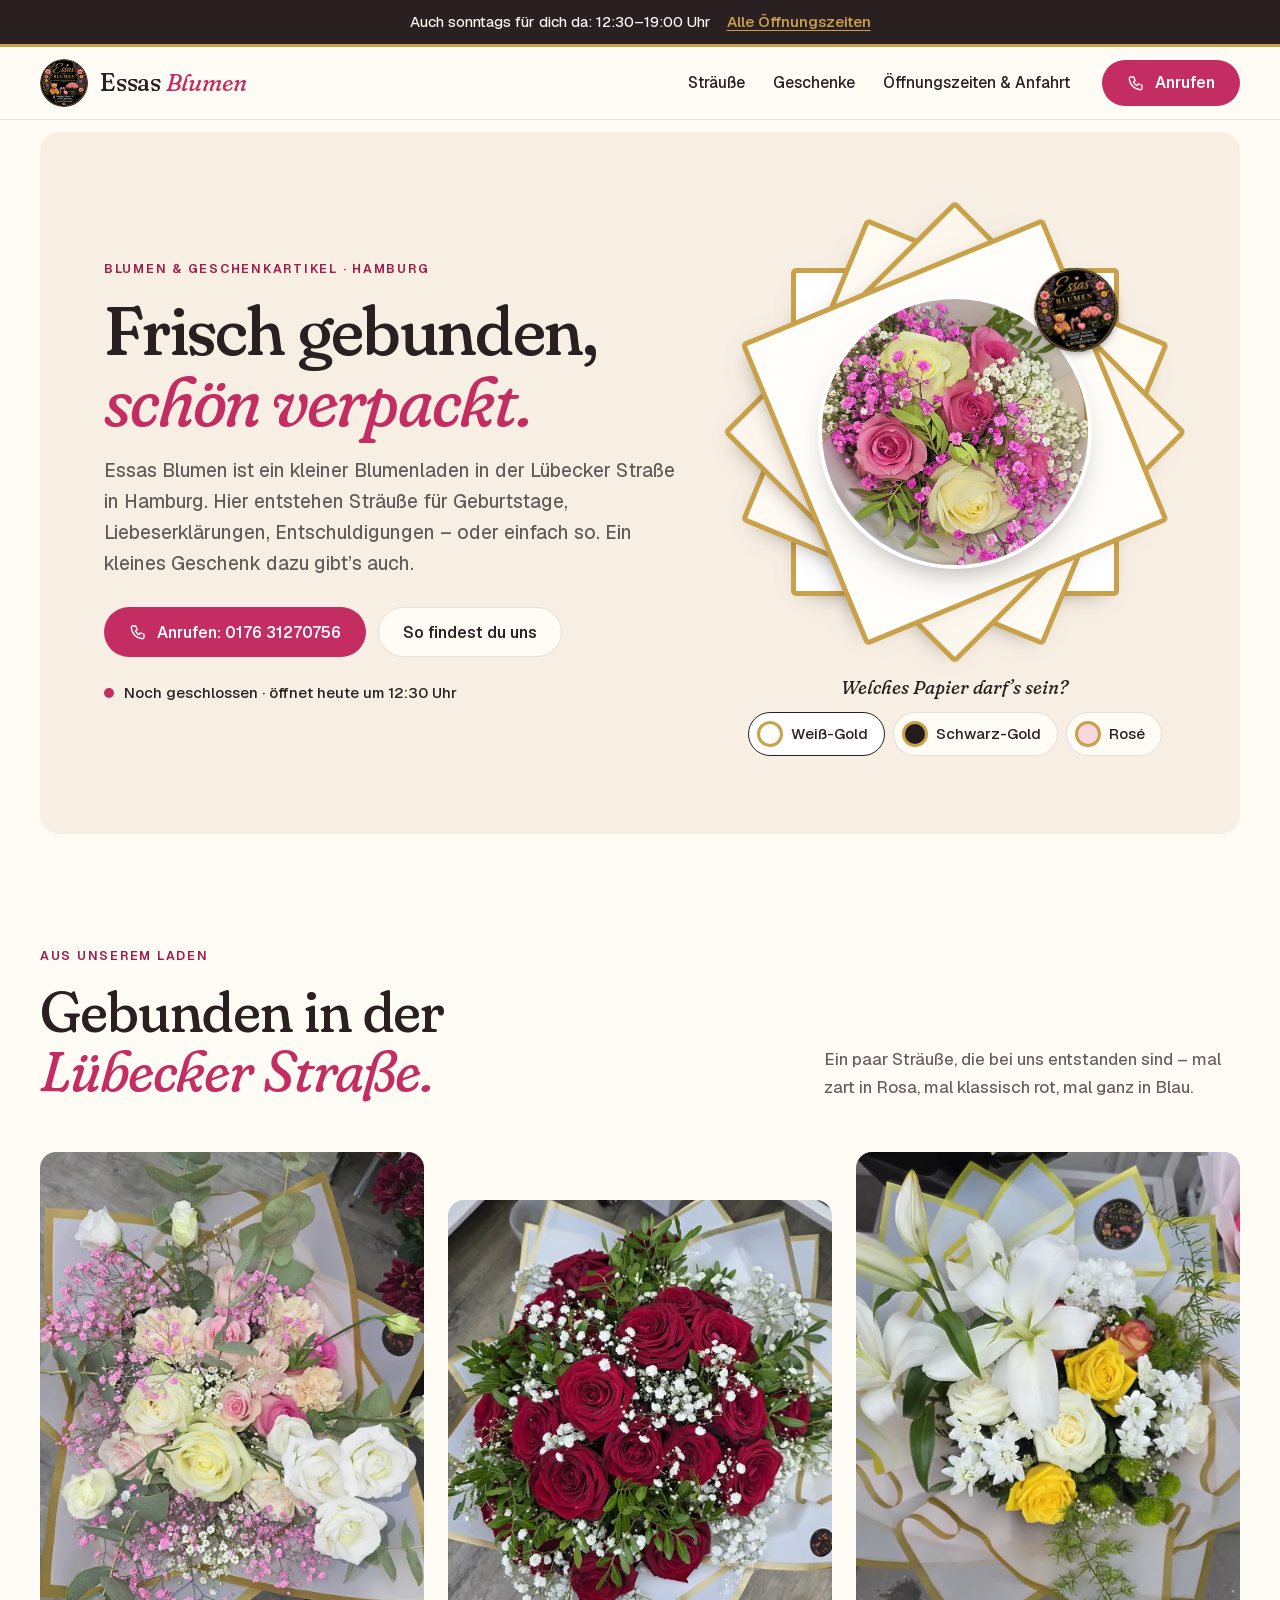
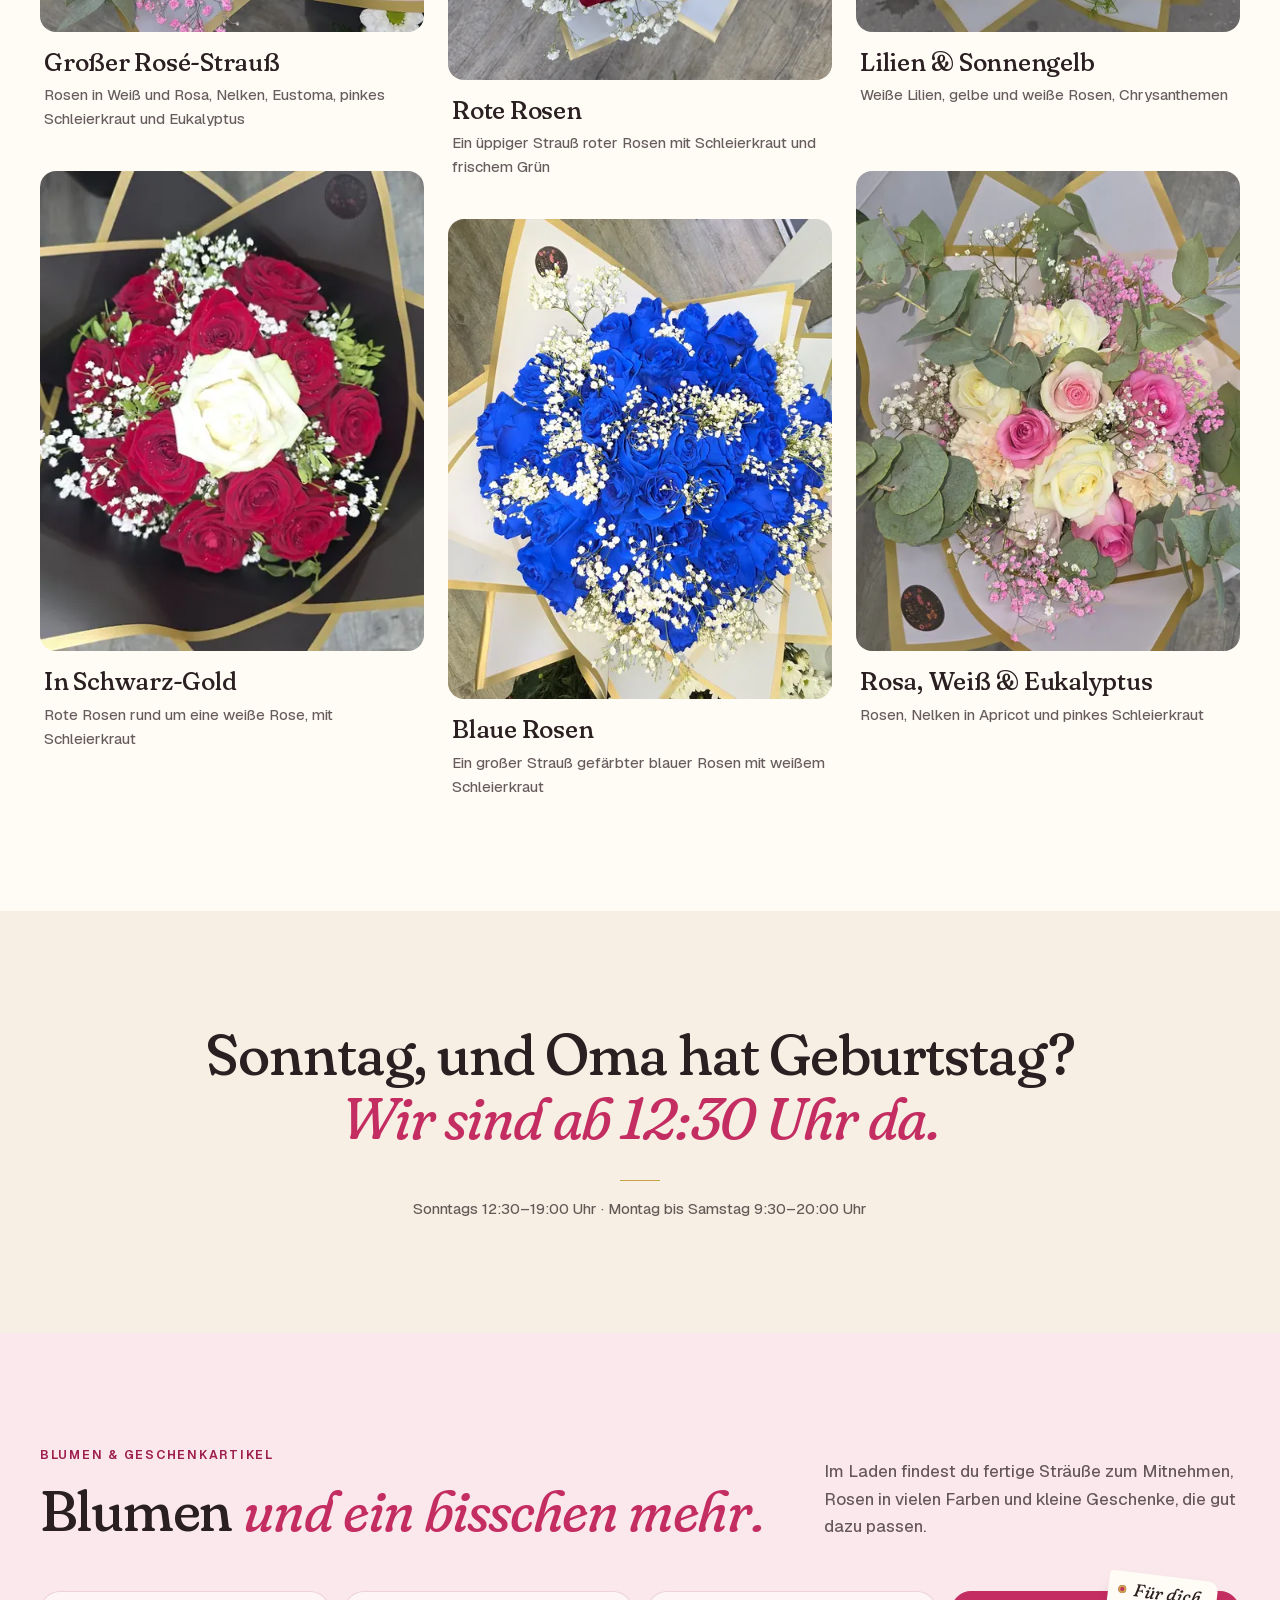
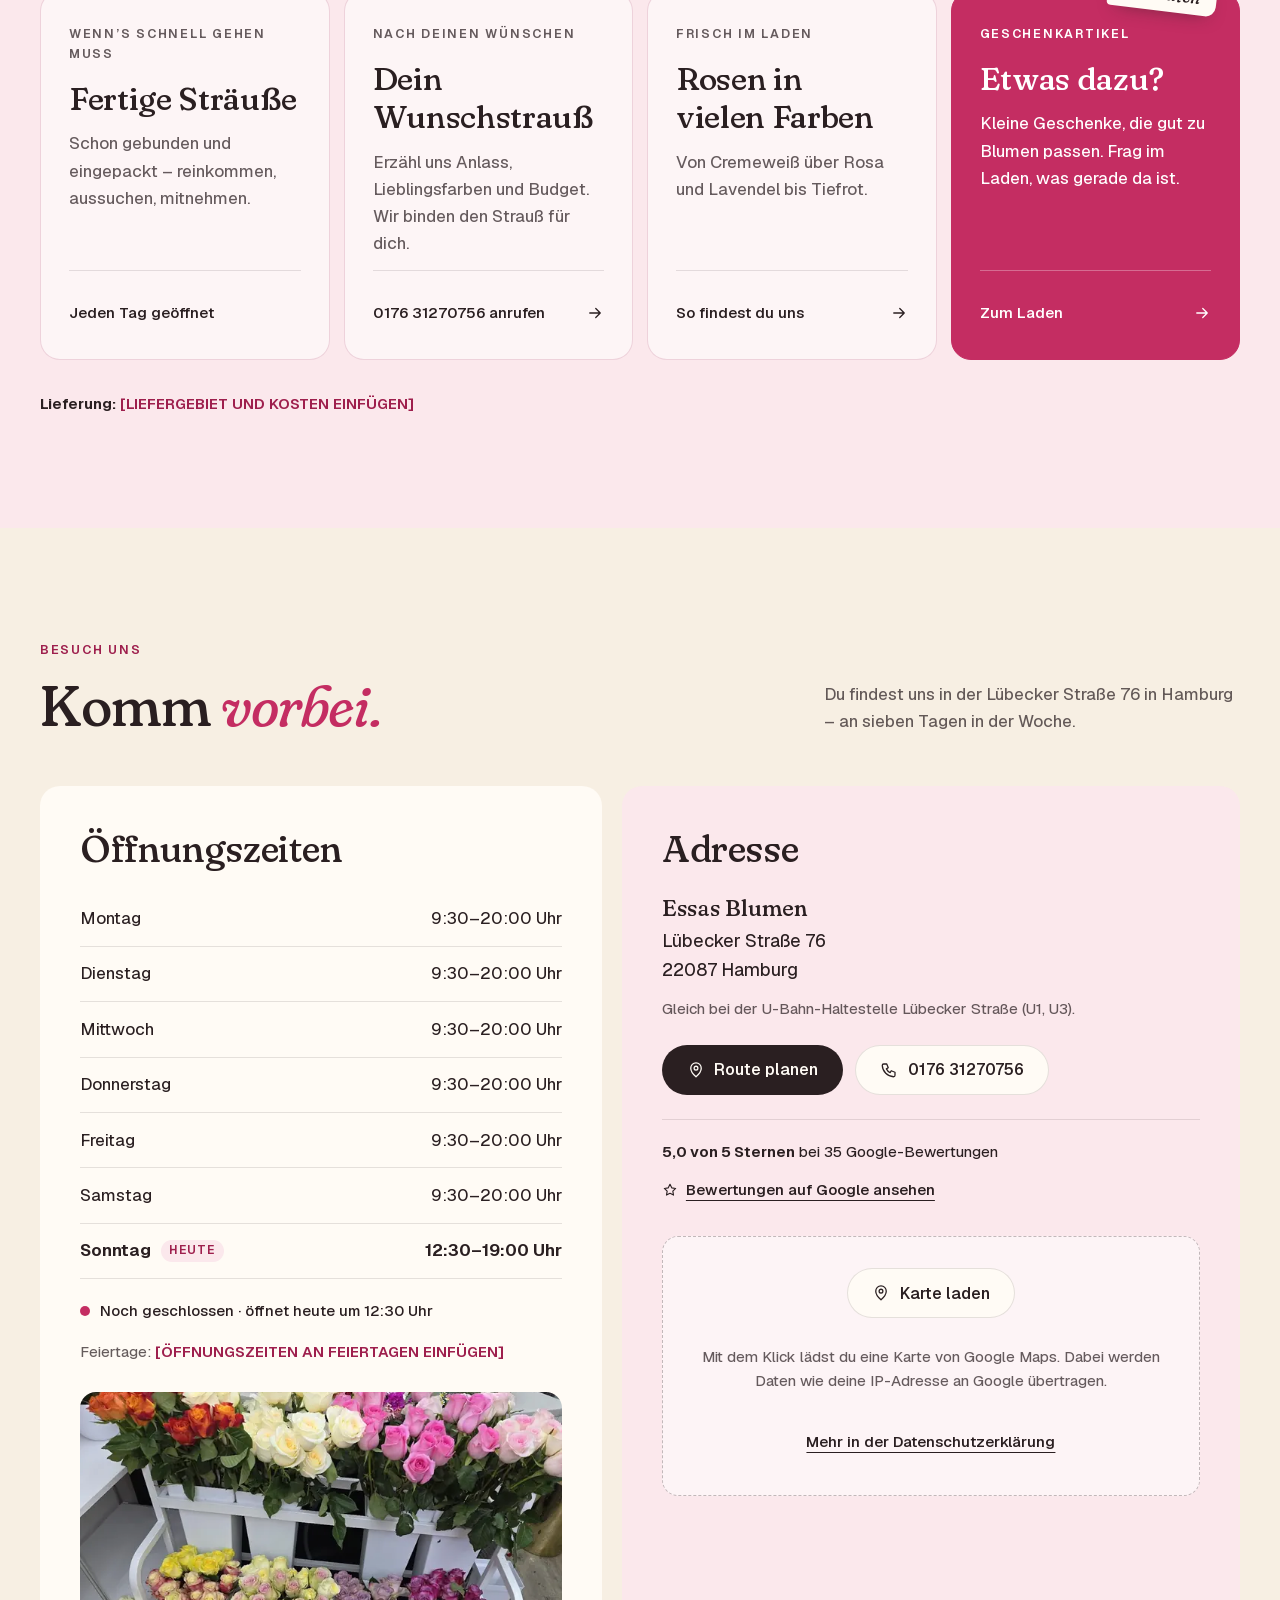
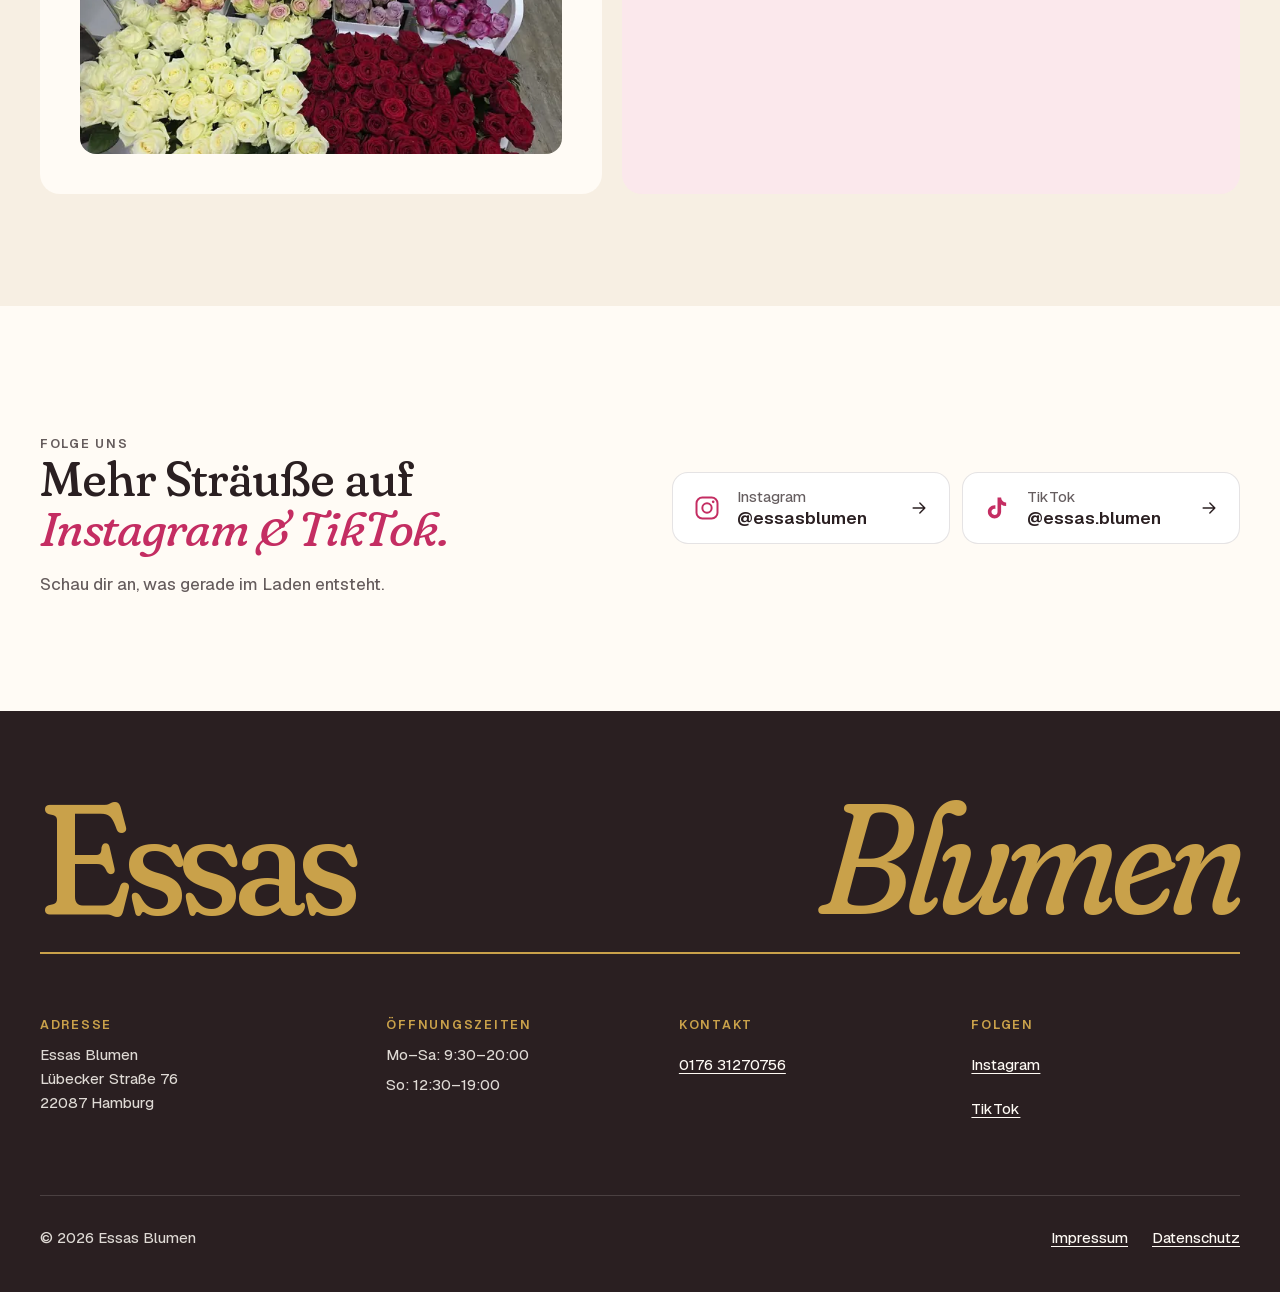
==== index.html @ 619255e2 "Add files via upload" ====
<!doctype html>
<html lang="de">
<head>
  <meta charset="utf-8">
  <meta name="viewport" content="width=device-width, initial-scale=1">
  <title>Essas Blumen – Blumenladen &amp; Geschenkartikel in Hamburg</title>
  <meta name="description" content="Essas Blumen in Hamburg: frisch gebundene Sträuße, Rosen in vielen Farben und Geschenkartikel in der Lübecker Straße 76. Mo–Sa 9:30–20, So 12:30–19 Uhr.">
  <meta name="theme-color" content="#2a1f21">

  <meta property="og:type" content="website">
  <meta property="og:locale" content="de_DE">
  <meta property="og:site_name" content="Essas Blumen">
  <meta property="og:title" content="Essas Blumen – Blumenladen &amp; Geschenkartikel in Hamburg">
  <meta property="og:description" content="Frisch gebundene Sträuße, Rosen in vielen Farben und kleine Geschenke – in der Lübecker Straße 76 in Hamburg, auch sonntags geöffnet.">

  <link rel="icon" href="favicon-48.png" sizes="48x48" type="image/png">
  <link rel="apple-touch-icon" href="apple-touch-icon.png">

  <link rel="stylesheet" href="assets/css/style.css">
  <link rel="preload" href="assets/fonts/fraunces.woff2" as="font" type="font/woff2" crossorigin>
  <link rel="preload" href="assets/fonts/geist.woff2" as="font" type="font/woff2" crossorigin>
  <link rel="preload" as="image" media="(min-width: 960px)" href="assets/img/strauss-rosa-weiss-920.webp" imagesrcset="assets/img/strauss-rosa-weiss-480.webp 480w, assets/img/strauss-rosa-weiss-640.webp 640w, assets/img/strauss-rosa-weiss-920.webp 920w" imagesizes="(min-width: 960px) 312px, (min-width: 600px) 264px, 50vw" fetchpriority="high">
  <script>document.documentElement.classList.add("js");</script>

  <script type="application/ld+json">
  {
    "@context": "https://schema.org",
    "@type": "Florist",
    "name": "Essas Blumen",
    "description": "Blumenladen mit Sträußen, Rosen und Geschenkartikeln in Hamburg.",
    "telephone": "+49 176 31270756",
    "address": {
      "@type": "PostalAddress",
      "streetAddress": "Lübecker Straße 76",
      "postalCode": "22087",
      "addressLocality": "Hamburg",
      "addressCountry": "DE"
    },
    "openingHoursSpecification": [
      {
        "@type": "OpeningHoursSpecification",
        "dayOfWeek": ["Monday", "Tuesday", "Wednesday", "Thursday", "Friday", "Saturday"],
        "opens": "09:30",
        "closes": "20:00"
      },
      {
        "@type": "OpeningHoursSpecification",
        "dayOfWeek": "Sunday",
        "opens": "12:30",
        "closes": "19:00"
      }
    ],
    "sameAs": [
      "https://www.instagram.com/essasblumen/",
      "https://www.tiktok.com/@essas.blumen"
    ]
  }
  </script>
</head>
<body>
  <svg class="sprite" aria-hidden="true" focusable="false">
    <symbol id="i-tel" viewBox="0 0 24 24"><path fill="none" stroke="currentColor" stroke-width="1.7" stroke-linecap="round" stroke-linejoin="round" d="M5 4h4l2 5-2.5 1.5a11 11 0 0 0 5 5L15 13l5 2v4a2 2 0 0 1-2 2A16 16 0 0 1 3 6a2 2 0 0 1 2-2"/></symbol>
    <symbol id="i-pfeil" viewBox="0 0 24 24"><path fill="none" stroke="currentColor" stroke-width="1.7" stroke-linecap="round" stroke-linejoin="round" d="M5 12h14M13 6l6 6-6 6"/></symbol>
    <symbol id="i-pin" viewBox="0 0 24 24"><g fill="none" stroke="currentColor" stroke-width="1.7" stroke-linecap="round" stroke-linejoin="round"><path d="M12 21s-7-6.2-7-11.5a7 7 0 0 1 14 0C19 14.8 12 21 12 21z"/><circle cx="12" cy="9.5" r="2.5"/></g></symbol>
    <symbol id="i-stern" viewBox="0 0 24 24"><path fill="none" stroke="currentColor" stroke-width="1.7" stroke-linejoin="round" d="M12 3.5l2.6 5.3 5.9.9-4.25 4.1 1 5.8L12 16.9l-5.25 2.7 1-5.8L3.5 9.7l5.9-.9z"/></symbol>
    <symbol id="i-instagram" viewBox="0 0 24 24"><g fill="none" stroke="currentColor" stroke-width="1.7"><rect x="3" y="3" width="18" height="18" rx="5"/><circle cx="12" cy="12" r="4"/></g><circle cx="17.3" cy="6.7" r="1.15" fill="currentColor"/></symbol>
    <symbol id="i-tiktok" viewBox="0 0 24 24"><path fill="currentColor" d="M16.6 5.82A4.28 4.28 0 0 1 15.54 3h-3.09v12.4a2.59 2.59 0 0 1-2.59 2.5c-1.42 0-2.6-1.16-2.6-2.6 0-1.72 1.66-3.01 3.37-2.48V9.66c-3.45-.46-6.47 2.22-6.47 5.64 0 3.33 2.76 5.7 5.69 5.7 3.14 0 5.69-2.55 5.69-5.7V9.01a7.35 7.35 0 0 0 4.3 1.38V7.3s-1.88.09-3.24-1.48z"/></symbol>
  </svg>

  <a class="skip" href="#inhalt">Zum Inhalt springen</a>

  <div class="topbar">
    <div class="wrap">
      <p>Auch sonntags für dich da: 12:30–19:00 Uhr</p>
      <a href="#besuch">Alle Öffnungszeiten</a>
    </div>
  </div>

  <header class="header">
    <div class="header__inner wrap">
      <a class="brand" href="index.html" aria-label="Essas Blumen – zur Startseite">
        <img src="assets/img/logo-96.webp" srcset="assets/img/logo-96.webp 96w, assets/img/logo-192.webp 192w" sizes="48px" width="48" height="48" alt="Rundes Logo von Essas Blumen in Schwarz und Gold" loading="lazy">
        <span class="brand__name">Essas <em>Blumen</em></span>
      </a>

      <nav class="nav" id="nav" aria-label="Hauptnavigation">
        <ul>
          <li><a href="#straeusse">Sträuße</a></li>
          <li><a href="#geschenke">Geschenke</a></li>
          <li><a href="#besuch">Öffnungszeiten &amp; Anfahrt</a></li>
        </ul>
        <a class="btn btn--primary nav__call" href="tel:+4917631270756"><svg aria-hidden="true"><use href="#i-tel"/></svg>Anrufen</a>
      </nav>

      <div class="header__aktionen">
        <a class="header__tel" href="tel:+4917631270756" aria-label="Essas Blumen anrufen: 0176 31270756"><svg aria-hidden="true"><use href="#i-tel"/></svg></a>
        <button class="burger" type="button" aria-expanded="false" aria-controls="nav" aria-label="Menü öffnen">
          <span class="burger__icon" aria-hidden="true"></span><span class="burger__text" aria-hidden="true">Menü</span>
        </button>
      </div>
    </div>
  </header>

  <main id="inhalt">
    <!-- Hero -->
    <section class="hero" aria-labelledby="titel">
      <div class="wrap">
        <div class="hero__panel">
          <div class="hero__text">
            <p class="eyebrow">Blumen &amp; Geschenkartikel · Hamburg</p>
            <h1 id="titel">Frisch gebunden, <em>schön verpackt.</em></h1>
            <p class="hero__lead">Essas Blumen ist ein kleiner Blumenladen in der Lübecker Straße in Hamburg. Hier entstehen Sträuße für Geburtstage, Liebeserklärungen, Entschuldigungen – oder einfach so. Ein kleines Geschenk dazu gibt’s auch.</p>
            <div class="hero__actions">
              <a class="btn btn--primary" href="tel:+4917631270756"><svg aria-hidden="true"><use href="#i-tel"/></svg>Anrufen: 0176 31270756</a>
              <a class="btn btn--ghost" href="#besuch">So findest du uns</a>
            </div>
            <p class="status" data-status>Mo–Sa 9:30–20:00 · So 12:30–19:00 Uhr</p>
          </div>

          <div class="hero__strauss">
            <div class="bloom" data-papier="weiss">
              <span class="bloom__blatt" aria-hidden="true"></span>
              <span class="bloom__blatt" aria-hidden="true"></span>
              <span class="bloom__blatt" aria-hidden="true"></span>
              <span class="bloom__blatt" aria-hidden="true"></span>
              <img class="bloom__foto" src="assets/img/strauss-rosa-weiss-920.webp" srcset="assets/img/strauss-rosa-weiss-480.webp 480w, assets/img/strauss-rosa-weiss-640.webp 640w, assets/img/strauss-rosa-weiss-920.webp 920w" sizes="(min-width: 960px) 312px, (min-width: 600px) 264px, 50vw" width="920" height="920" alt="Strauß aus rosa und weißen Rosen mit pinkem und weißem Schleierkraut, von oben fotografiert" fetchpriority="high">
              <img class="bloom__sticker" src="assets/img/logo-192.webp" srcset="assets/img/logo-96.webp 96w, assets/img/logo-192.webp 192w" sizes="(min-width: 960px) 100px, 64px" width="192" height="192" alt="Rundes Essas-Blumen-Etikett, wie es auf den Sträußen klebt" loading="lazy">
            </div>

            <div class="papierwahl">
              <p class="papierwahl__frage" id="papier-frage">Welches Papier darf’s sein?</p>
              <div class="papierwahl__knoepfe" role="group" aria-labelledby="papier-frage">
                <button type="button" data-papier-wahl="weiss" aria-pressed="true"><span class="papierwahl__farbe" style="--f:#ffffff" aria-hidden="true"></span>Weiß-Gold</button>
                <button type="button" data-papier-wahl="schwarz" aria-pressed="false"><span class="papierwahl__farbe" style="--f:#231b1c" aria-hidden="true"></span>Schwarz-Gold</button>
                <button type="button" data-papier-wahl="rose" aria-pressed="false"><span class="papierwahl__farbe" style="--f:#f7d6de" aria-hidden="true"></span>Rosé</button>
              </div>
            </div>
          </div>
        </div>
      </div>
    </section>

    <!-- Sträuße -->
    <section class="abschnitt" id="straeusse" aria-labelledby="straeusse-titel">
      <div class="wrap">
        <div class="kopf kopf--split">
          <div>
            <p class="eyebrow">Aus unserem Laden</p>
            <h2 id="straeusse-titel">Gebunden in der <em>Lübecker Straße.</em></h2>
          </div>
          <p class="kopf__text">Ein paar Sträuße, die bei uns entstanden sind – mal zart in Rosa, mal klassisch rot, mal ganz in Blau.</p>
        </div>

        <ul class="galerie">
          <li class="karte">
            <figure>
              <div class="karte__bild"><img src="assets/img/strauss-gross-rose-800.webp" srcset="assets/img/strauss-gross-rose-480.webp 480w, assets/img/strauss-gross-rose-600.webp 600w, assets/img/strauss-gross-rose-800.webp 800w" sizes="(min-width: 1400px) 424px, (min-width: 960px) 30vw, (min-width: 600px) 44vw, 65vw" width="800" height="1000" alt="Großer Strauß aus weißen und rosa Rosen, apricotfarbenen Nelken, weißer Eustoma, pinkem Schleierkraut und Eukalyptus in weiß-goldenem Papier" loading="lazy" decoding="async"></div>
              <figcaption>
                <h3>Großer Rosé-Strauß</h3>
                <p>Rosen in Weiß und Rosa, Nelken, Eustoma, pinkes Schleierkraut und Eukalyptus</p>
              </figcaption>
            </figure>
          </li>
          <li class="karte">
            <figure>
              <div class="karte__bild"><img src="assets/img/strauss-rote-rosen-800.webp" srcset="assets/img/strauss-rote-rosen-480.webp 480w, assets/img/strauss-rote-rosen-600.webp 600w, assets/img/strauss-rote-rosen-800.webp 800w" sizes="(min-width: 1400px) 424px, (min-width: 960px) 30vw, (min-width: 600px) 44vw, 65vw" width="800" height="1000" alt="Üppiger Strauß aus roten Rosen mit weißem Schleierkraut und grünen Zweigen in weiß-goldenem Papier" loading="lazy" decoding="async"></div>
              <figcaption>
                <h3>Rote Rosen</h3>
                <p>Ein üppiger Strauß roter Rosen mit Schleierkraut und frischem Grün</p>
              </figcaption>
            </figure>
          </li>
          <li class="karte">
            <figure>
              <div class="karte__bild"><img src="assets/img/strauss-lilien-gelb-800.webp" srcset="assets/img/strauss-lilien-gelb-480.webp 480w, assets/img/strauss-lilien-gelb-600.webp 600w, assets/img/strauss-lilien-gelb-800.webp 800w" sizes="(min-width: 1400px) 424px, (min-width: 960px) 30vw, (min-width: 600px) 44vw, 65vw" width="800" height="1000" alt="Strauß mit weißen Lilien, gelben und weißen Rosen, weißen Chrysanthemen und grünen Pompons in weiß-goldenem Papier" loading="lazy" decoding="async"></div>
              <figcaption>
                <h3>Lilien &amp; Sonnengelb</h3>
                <p>Weiße Lilien, gelbe und weiße Rosen, Chrysanthemen</p>
              </figcaption>
            </figure>
          </li>
          <li class="karte">
            <figure>
              <div class="karte__bild"><img src="assets/img/strauss-schwarz-gold-775.webp" srcset="assets/img/strauss-schwarz-gold-400.webp 400w, assets/img/strauss-schwarz-gold-600.webp 600w, assets/img/strauss-schwarz-gold-775.webp 775w" sizes="(min-width: 1400px) 424px, (min-width: 960px) 30vw, (min-width: 600px) 44vw, 65vw" width="775" height="969" alt="Runder Strauß aus roten Rosen mit einer weißen Rose in der Mitte, eingepackt in schwarzes Papier mit Goldrand" loading="lazy" decoding="async"></div>
              <figcaption>
                <h3>In Schwarz-Gold</h3>
                <p>Rote Rosen rund um eine weiße Rose, mit Schleierkraut</p>
              </figcaption>
            </figure>
          </li>
          <li class="karte">
            <figure>
              <div class="karte__bild"><img src="assets/img/strauss-blaue-rosen-800.webp" srcset="assets/img/strauss-blaue-rosen-480.webp 480w, assets/img/strauss-blaue-rosen-600.webp 600w, assets/img/strauss-blaue-rosen-800.webp 800w" sizes="(min-width: 1400px) 424px, (min-width: 960px) 30vw, (min-width: 600px) 44vw, 65vw" width="800" height="1000" alt="Großer Strauß aus blauen Rosen mit weißem Schleierkraut in weiß-goldenem Papier" loading="lazy" decoding="async"></div>
              <figcaption>
                <h3>Blaue Rosen</h3>
                <p>Ein großer Strauß gefärbter blauer Rosen mit weißem Schleierkraut</p>
              </figcaption>
            </figure>
          </li>
          <li class="karte">
            <figure>
              <div class="karte__bild"><img src="assets/img/strauss-rosen-eukalyptus-800.webp" srcset="assets/img/strauss-rosen-eukalyptus-480.webp 480w, assets/img/strauss-rosen-eukalyptus-600.webp 600w, assets/img/strauss-rosen-eukalyptus-800.webp 800w" sizes="(min-width: 1400px) 424px, (min-width: 960px) 30vw, (min-width: 600px) 44vw, 65vw" width="800" height="1000" alt="Strauß aus rosa und weißen Rosen, apricotfarbenen Nelken, pinkem Schleierkraut und Eukalyptuszweigen" loading="lazy" decoding="async"></div>
              <figcaption>
                <h3>Rosa, Weiß &amp; Eukalyptus</h3>
                <p>Rosen, Nelken in Apricot und pinkes Schleierkraut</p>
              </figcaption>
            </figure>
          </li>
        </ul>
      </div>
    </section>

    <!-- Sonntags-Band -->
    <section class="abschnitt abschnitt--creme band" aria-labelledby="sonntag-titel">
      <div class="wrap">
        <h2 id="sonntag-titel">Sonntag, und Oma hat Geburtstag? <em>Wir sind ab 12:30 Uhr da.</em></h2>
        <p class="band__zeile">Sonntags 12:30–19:00 Uhr · Montag bis Samstag 9:30–20:00 Uhr</p>
      </div>
    </section>

    <!-- Geschenke -->
    <section class="abschnitt abschnitt--blush" id="geschenke" aria-labelledby="geschenke-titel">
      <div class="wrap">
        <div class="kopf kopf--split">
          <div>
            <p class="eyebrow">Blumen &amp; Geschenkartikel</p>
            <h2 id="geschenke-titel">Blumen <em>und ein bisschen mehr.</em></h2>
          </div>
          <p class="kopf__text">Im Laden findest du fertige Sträuße zum Mitnehmen, Rosen in vielen Farben und kleine Geschenke, die gut dazu passen.</p>
        </div>

        <ul class="angebot">
          <li class="angebot__karte">
            <p class="eyebrow">Wenn’s schnell gehen muss</p>
            <h3>Fertige Sträuße</h3>
            <p>Schon gebunden und eingepackt – reinkommen, aussuchen, mitnehmen.</p>
            <div class="angebot__fuss"><span>Jeden Tag geöffnet</span></div>
          </li>
          <li class="angebot__karte">
            <p class="eyebrow">Nach deinen Wünschen</p>
            <h3>Dein Wunschstrauß</h3>
            <p>Erzähl uns Anlass, Lieblingsfarben und Budget. Wir binden den Strauß für dich.</p>
            <div class="angebot__fuss"><a href="tel:+4917631270756">0176 31270756 anrufen<svg aria-hidden="true"><use href="#i-pfeil"/></svg></a></div>
          </li>
          <li class="angebot__karte">
            <p class="eyebrow">Frisch im Laden</p>
            <h3>Rosen in vielen Farben</h3>
            <p>Von Cremeweiß über Rosa und Lavendel bis Tiefrot.</p>
            <div class="angebot__fuss"><a href="#besuch">So findest du uns<svg aria-hidden="true"><use href="#i-pfeil"/></svg></a></div>
          </li>
          <li class="angebot__karte angebot__karte--akzent">
            <span class="anhaenger" aria-hidden="true">Für dich</span>
            <p class="eyebrow">Geschenkartikel</p>
            <h3>Etwas dazu?</h3>
            <p>Kleine Geschenke, die gut zu Blumen passen. Frag im Laden, was gerade da ist.</p>
            <div class="angebot__fuss"><a href="#besuch">Zum Laden<svg aria-hidden="true"><use href="#i-pfeil"/></svg></a></div>
          </li>
        </ul>

        <p class="liefer-hinweis"><strong>Lieferung:</strong> <span class="platzhalter">[LIEFERGEBIET UND KOSTEN EINFÜGEN]</span></p>
      </div>
    </section>

    <!-- Besuch -->
    <section class="abschnitt abschnitt--creme" id="besuch" aria-labelledby="besuch-titel">
      <div class="wrap">
        <div class="kopf kopf--split">
          <div>
            <p class="eyebrow">Besuch uns</p>
            <h2 id="besuch-titel">Komm <em>vorbei.</em></h2>
          </div>
          <p class="kopf__text">Du findest uns in der Lübecker Straße 76 in Hamburg – an sieben Tagen in der Woche.</p>
        </div>

        <div class="besuch">
          <div class="tafel">
            <div class="tafel__kopf">
              <h3>Öffnungszeiten</h3>
            </div>
            <table class="zeiten">
              <caption class="sr-only">Öffnungszeiten von Essas Blumen</caption>
              <tbody>
                <tr data-tag="1"><th scope="row">Montag</th><td>9:30–20:00 Uhr</td></tr>
                <tr data-tag="2"><th scope="row">Dienstag</th><td>9:30–20:00 Uhr</td></tr>
                <tr data-tag="3"><th scope="row">Mittwoch</th><td>9:30–20:00 Uhr</td></tr>
                <tr data-tag="4"><th scope="row">Donnerstag</th><td>9:30–20:00 Uhr</td></tr>
                <tr data-tag="5"><th scope="row">Freitag</th><td>9:30–20:00 Uhr</td></tr>
                <tr data-tag="6"><th scope="row">Samstag</th><td>9:30–20:00 Uhr</td></tr>
                <tr data-tag="0"><th scope="row">Sonntag</th><td>12:30–19:00 Uhr</td></tr>
              </tbody>
            </table>
            <p class="status" data-status>Mo–Sa 9:30–20:00 · So 12:30–19:00 Uhr</p>
            <p class="feiertage">Feiertage: <span class="platzhalter">[ÖFFNUNGSZEITEN AN FEIERTAGEN EINFÜGEN]</span></p>
            <figure class="laden-foto">
              <img src="assets/img/laden-rosen-1200.webp" srcset="assets/img/laden-rosen-640.webp 640w, assets/img/laden-rosen-900.webp 900w, assets/img/laden-rosen-1200.webp 1200w" sizes="(min-width: 1400px) 560px, (min-width: 960px) 42vw, 92vw" width="1200" height="969" alt="Rosen im Laden von Essas Blumen: Eimer mit orangen, weißen, rosa, gelben, lavendelfarbenen, pinken und roten Rosen" loading="lazy" decoding="async">
            </figure>
          </div>

          <div class="tafel tafel--blush">
            <div class="tafel__kopf">
              <h3>Adresse</h3>
            </div>
            <address class="adresse">
              <strong>Essas Blumen</strong>
              Lübecker Straße 76<br>
              22087 Hamburg
            </address>
            <p class="anfahrt">Gleich bei der U-Bahn-Haltestelle Lübecker Straße (U1, U3).</p>
            <div class="kontakt-links">
              <a class="btn btn--dunkel" href="https://www.google.com/maps/search/?api=1&amp;query=Essas%20Blumen%2C%20L%C3%BCbecker%20Str.%2076%2C%2022087%20Hamburg" target="_blank" rel="noopener"><svg aria-hidden="true"><use href="#i-pin"/></svg>Route planen</a>
              <a class="btn btn--ghost" href="tel:+4917631270756"><svg aria-hidden="true"><use href="#i-tel"/></svg>0176 31270756</a>
            </div>
            <p class="bewertung">
              <span><strong>5,0 von 5 Sternen</strong> bei 35 Google-Bewertungen</span>
              <a class="pfeil-link" href="https://www.google.com/maps/search/?api=1&amp;query=Essas%20Blumen%2C%20L%C3%BCbecker%20Str.%2076%2C%2022087%20Hamburg" target="_blank" rel="noopener"><svg aria-hidden="true"><use href="#i-stern"/></svg>Bewertungen auf Google ansehen</a>
            </p>
            <div class="karte-box">
              <button class="btn btn--ghost" type="button" data-karte-laden><svg aria-hidden="true"><use href="#i-pin"/></svg>Karte laden</button>
              <p>Mit dem Klick lädst du eine Karte von Google Maps. Dabei werden Daten wie deine IP-Adresse an Google übertragen.</p>
              <a class="pfeil-link karte-box__link" href="datenschutz.html">Mehr in der Datenschutzerklärung</a>
            </div>
          </div>
        </div>
      </div>
    </section>

    <!-- Social -->
    <section class="abschnitt" aria-labelledby="social-titel">
      <div class="wrap social">
        <div>
          <p class="eyebrow">Folge uns</p>
          <h2 id="social-titel">Mehr Sträuße auf <em>Instagram &amp; TikTok.</em></h2>
          <p>Schau dir an, was gerade im Laden entsteht.</p>
        </div>
        <div class="social__links">
          <a class="social__link" href="https://www.instagram.com/essasblumen/" target="_blank" rel="noopener">
            <svg class="icon" aria-hidden="true"><use href="#i-instagram"/></svg>
            <span><small>Instagram</small><strong>@essasblumen</strong></span>
            <svg class="pfeil" aria-hidden="true"><use href="#i-pfeil"/></svg>
          </a>
          <a class="social__link" href="https://www.tiktok.com/@essas.blumen" target="_blank" rel="noopener">
            <svg class="icon" aria-hidden="true"><use href="#i-tiktok"/></svg>
            <span><small>TikTok</small><strong>@essas.blumen</strong></span>
            <svg class="pfeil" aria-hidden="true"><use href="#i-pfeil"/></svg>
          </a>
        </div>
      </div>
    </section>
  </main>

  <footer class="footer">
    <div class="wrap">
      <p class="wortmarke" aria-hidden="true"><span>Essas</span><em>Blumen</em></p>
      <div class="footer__spalten">
        <div>
          <h2>Adresse</h2>
          <address>
            <p>Essas Blumen<br>Lübecker Straße 76<br>22087 Hamburg</p>
          </address>
        </div>
        <div>
          <h2>Öffnungszeiten</h2>
          <p>Mo–Sa: 9:30–20:00</p>
          <p>So: 12:30–19:00</p>
        </div>
        <div>
          <h2>Kontakt</h2>
          <ul>
            <li><a href="tel:+4917631270756">0176 31270756</a></li>
          </ul>
        </div>
        <div>
          <h2>Folgen</h2>
          <ul>
            <li><a href="https://www.instagram.com/essasblumen/" target="_blank" rel="noopener">Instagram</a></li>
            <li><a href="https://www.tiktok.com/@essas.blumen" target="_blank" rel="noopener">TikTok</a></li>
          </ul>
        </div>
      </div>
      <div class="footer__unten">
        <p>© 2026 Essas Blumen</p>
        <ul>
          <li><a href="impressum.html">Impressum</a></li>
          <li><a href="datenschutz.html">Datenschutz</a></li>
        </ul>
      </div>
    </div>
  </footer>

  <script src="assets/js/main.js" defer></script>
</body>
</html>
---- assets/css/style.css ----
/* ==========================================================================
   Essas Blumen – Stylesheet
   Palette aus Logo und Einschlagpapier: Papier, Creme, Blush, Tinte, Rosé, Gold
   ========================================================================== */

/* ---------- Schriften (lokal) ---------- */
@font-face {
  font-family: "Fraunces";
  src: url("../fonts/fraunces.woff2") format("woff2");
  font-weight: 400 500;
  font-style: normal;
  font-display: swap;
}
@font-face {
  font-family: "Fraunces";
  src: url("../fonts/fraunces-italic.woff2") format("woff2");
  font-weight: 400 500;
  font-style: italic;
  font-display: swap;
}
@font-face {
  font-family: "Geist";
  src: url("../fonts/geist.woff2") format("woff2");
  font-weight: 400 650;
  font-style: normal;
  font-display: swap;
}
/* Ersatzschriften mit angeglichenen Maßen, damit beim Tausch nichts springt */
@font-face {
  font-family: "Fraunces Ersatz";
  src: local("Georgia");
  size-adjust: 98.7%;
  ascent-override: 99%;
  descent-override: 26%;
  line-gap-override: 0%;
}
@font-face {
  font-family: "Geist Ersatz";
  src: local("Arial"), local("Helvetica");
  size-adjust: 105.3%;
  ascent-override: 95.5%;
  descent-override: 28%;
  line-gap-override: 0%;
}

/* ---------- Tokens ---------- */
:root {
  --papier: #fffbf5;
  --creme: #f7efe3;
  --blush: #fbe8ec;
  --tinte: #2a1f21;
  --rose: #c42d62;
  --rose-dunkel: #9e1f4d;
  --gold: #c9a14a;

  --tinte-70: rgb(42 31 33 / 0.72);
  --linie: rgb(42 31 33 / 0.12);
  --offen: #3e7b4f;

  --font-display: "Fraunces", "Fraunces Ersatz", Georgia, serif;
  --font-text: "Geist", "Geist Ersatz", Arial, sans-serif;

  --fs-h1: clamp(2.65rem, 1.55rem + 4.9vw, 5.1rem);
  --fs-h2: clamp(2.05rem, 1.35rem + 3vw, 3.5rem);
  --fs-h3: clamp(1.3rem, 1.15rem + 0.5vw, 1.55rem);
  --fs-lead: clamp(1.0625rem, 1rem + 0.3vw, 1.2rem);
  --fs-text: 1.0625rem;
  --fs-klein: 1rem;
  --fs-eyebrow: 0.78rem;

  --gutter: 16px;
  --wrap: 1320px;
  --radius: 20px;
  --radius-bild: 16px;
  --abstand: clamp(4rem, 3rem + 5vw, 7.5rem);

  --ease: cubic-bezier(0.2, 0.8, 0.2, 1);
}
@media (min-width: 750px) {
  :root { --gutter: 40px; --fs-klein: 0.9375rem; }
}

/* ---------- Basis ---------- */
*, *::before, *::after { box-sizing: border-box; }
html {
  -webkit-text-size-adjust: 100%;
  scroll-behavior: smooth;
  scroll-padding-top: 88px;
}
body {
  margin: 0;
  min-height: 100svh;
  display: flex;
  flex-direction: column;
  background: var(--papier);
  color: var(--tinte);
  font-family: var(--font-text);
  font-size: var(--fs-text);
  font-weight: 450;
  line-height: 1.6;
  -webkit-font-smoothing: antialiased;
  text-rendering: optimizeLegibility;
}
main { flex: 1; }
img { display: block; max-width: 100%; height: auto; }
a { color: inherit; }
p { margin: 0 0 1em; }
ul { margin: 0; padding: 0; list-style: none; }
button { font: inherit; color: inherit; cursor: pointer; }

h1, h2, h3 {
  margin: 0;
  font-family: var(--font-display);
  font-weight: 460;
  font-optical-sizing: auto;
  color: var(--tinte);
  text-wrap: balance;
}
h1 { font-size: var(--fs-h1); line-height: 1.02; letter-spacing: -0.025em; }
h2 { font-size: var(--fs-h2); line-height: 1.06; letter-spacing: -0.02em; }
h3 { font-size: var(--fs-h3); line-height: 1.2; letter-spacing: -0.01em; }
h1 em, h2 em {
  font-style: italic;
  font-weight: 420;
  color: var(--rose);
}

:focus-visible {
  outline: 3px solid var(--rose-dunkel);
  outline-offset: 3px;
  border-radius: 6px;
}

.wrap {
  width: 100%;
  max-width: calc(var(--wrap) + var(--gutter) * 2);
  margin-inline: auto;
  padding-inline: var(--gutter);
}

.sprite { position: absolute; width: 0; height: 0; overflow: hidden; }
.sr-only {
  position: absolute;
  width: 1px;
  height: 1px;
  margin: -1px;
  padding: 0;
  overflow: hidden;
  clip: rect(0 0 0 0);
  white-space: nowrap;
  border: 0;
}

.skip {
  position: absolute;
  left: 12px;
  top: -60px;
  z-index: 100;
  padding: 12px 18px;
  background: var(--tinte);
  color: var(--papier);
  border-radius: 999px;
  text-decoration: none;
}
.skip:focus { top: 12px; }

.eyebrow {
  margin: 0 0 1rem;
  font-size: var(--fs-eyebrow);
  font-weight: 600;
  letter-spacing: 0.14em;
  text-transform: uppercase;
  color: var(--rose-dunkel);
}

.platzhalter {
  font-weight: 600;
  color: var(--rose-dunkel);
}

/* ---------- Buttons ---------- */
.btn {
  display: inline-flex;
  align-items: center;
  justify-content: center;
  gap: 0.6rem;
  min-height: 50px;
  padding: 0.75rem 1.5rem;
  border: 1px solid transparent;
  border-radius: 999px;
  font-family: var(--font-text);
  font-size: 1rem;
  font-weight: 550;
  line-height: 1.2;
  text-decoration: none;
  transition: background-color 0.25s ease-out, color 0.25s ease-out, border-color 0.25s ease-out, transform 0.25s ease-out;
}
.btn svg { width: 18px; height: 18px; flex: none; }
.btn--primary { background: var(--rose); color: #fff; }
.btn--primary:hover { background: var(--rose-dunkel); }
.btn--ghost { background: var(--papier); color: var(--tinte); border-color: var(--linie); }
.btn--ghost:hover { background: #fff; border-color: rgb(42 31 33 / 0.3); }
.btn--dunkel { background: var(--tinte); color: var(--papier); }
.btn--dunkel:hover { background: #000; }
.btn:active { transform: translateY(1px); }

.pfeil-link {
  display: inline-flex;
  align-items: center;
  gap: 0.5rem;
  min-height: 44px;
  font-weight: 550;
  color: var(--tinte);
  text-decoration: underline;
  text-decoration-thickness: 1px;
  text-underline-offset: 5px;
}
.pfeil-link svg { width: 16px; height: 16px; transition: transform 0.25s ease-out; }
.pfeil-link:hover svg { transform: translateX(3px); }

/* ---------- Topbar ---------- */
.topbar {
  background: var(--tinte);
  color: var(--papier);
  font-size: var(--fs-klein);
  border-bottom: 3px solid var(--gold);
}
.topbar .wrap {
  display: flex;
  flex-wrap: wrap;
  align-items: center;
  justify-content: center;
  gap: 0.25rem 1rem;
  min-height: 44px;
  padding-block: 0;
  text-align: center;
}
.topbar p { margin: 0; }
.topbar a {
  display: inline-flex;
  align-items: center;
  min-height: 44px;
  color: var(--gold);
  font-weight: 550;
  text-underline-offset: 3px;
}

/* ---------- Header ---------- */
.header {
  position: sticky;
  top: 0;
  z-index: 50;
  background: var(--papier);
  border-bottom: 1px solid var(--linie);
}
.header__inner {
  display: flex;
  align-items: center;
  justify-content: space-between;
  gap: 1rem;
  min-height: 72px;
}
.brand {
  display: inline-flex;
  align-items: center;
  gap: 0.75rem;
  text-decoration: none;
  min-height: 44px;
}
.brand img { width: 48px; height: 48px; border-radius: 50%; }
.brand__name {
  font-family: var(--font-display);
  font-size: 1.5rem;
  font-weight: 500;
  letter-spacing: -0.01em;
  line-height: 1;
}
.brand__name em { font-style: italic; font-weight: 420; color: var(--rose); }

.header__aktionen { display: flex; align-items: center; gap: 8px; }
.header__tel {
  display: inline-flex;
  align-items: center;
  justify-content: center;
  width: 48px;
  height: 48px;
  border-radius: 50%;
  background: var(--rose);
  color: #fff;
}
.header__tel:hover { background: var(--rose-dunkel); }
.header__tel svg { width: 20px; height: 20px; }

.burger {
  display: inline-flex;
  align-items: center;
  justify-content: center;
  gap: 0.5rem;
  min-width: 48px;
  min-height: 48px;
  padding: 0 0.9rem;
  border: 1px solid var(--linie);
  border-radius: 999px;
  background: var(--papier);
  font-size: 0.9375rem;
  font-weight: 550;
}
.burger__icon { position: relative; width: 18px; height: 12px; }
.burger__icon::before, .burger__icon::after {
  content: "";
  position: absolute;
  left: 0;
  width: 100%;
  height: 2px;
  background: currentColor;
  border-radius: 2px;
  transition: transform 0.3s var(--ease), top 0.3s var(--ease);
}
.burger__icon::before { top: 1px; }
.burger__icon::after { top: 9px; }
.burger[aria-expanded="true"] .burger__icon::before { top: 5px; transform: rotate(45deg); }
.burger[aria-expanded="true"] .burger__icon::after { top: 5px; transform: rotate(-45deg); }

.nav {
  display: none;
  position: absolute;
  top: 100%;
  left: 0;
  right: 0;
  padding: 0.5rem var(--gutter) 1.5rem;
  background: var(--papier);
  border-bottom: 1px solid var(--linie);
  box-shadow: 0 24px 32px -28px rgb(42 31 33 / 0.45);
}
.nav.is-open { display: block; }
.nav ul { display: grid; }
.nav li + li { border-top: 1px solid var(--linie); }
.nav ul a {
  display: flex;
  align-items: center;
  min-height: 56px;
  font-family: var(--font-display);
  font-size: 1.5rem;
  text-decoration: none;
}
.nav__call { width: 100%; margin-top: 1rem; }

@media (max-width: 419px) {
  .burger__text { display: none; }
  .burger { padding: 0; }
  .brand { gap: 0.6rem; }
  .brand img { width: 44px; height: 44px; }
  .brand__name { font-size: 1.3rem; }
}

@media (min-width: 960px) {
  .header__aktionen { display: none; }
  .nav {
    display: flex;
    position: static;
    align-items: center;
    gap: 2rem;
    padding: 0;
    border: 0;
    box-shadow: none;
    background: none;
  }
  .nav ul { display: flex; gap: 1.75rem; }
  .nav li + li { border: 0; }
  .nav ul a {
    min-height: 44px;
    font-family: var(--font-text);
    font-size: 0.96875rem;
    font-weight: 500;
    background: linear-gradient(currentColor, currentColor) 0 calc(100% - 8px) / 0 1px no-repeat;
    transition: background-size 0.3s var(--ease);
  }
  .nav ul a:hover { background-size: 100% 1px; }
  .nav__call { width: auto; margin: 0; min-height: 46px; }
}

/* ---------- Hero ---------- */
.hero { padding-top: 12px; }
.hero__panel {
  display: grid;
  gap: 2.5rem;
  padding: 2.5rem 1.25rem 2rem;
  background: var(--creme);
  border-radius: var(--radius);
  overflow: hidden;
}
.hero__text { max-width: 36rem; }
.hero h1 { margin-bottom: 1.25rem; }
.hero__lead {
  font-size: var(--fs-lead);
  color: var(--tinte-70);
  max-width: 32em;
  margin-bottom: 1.75rem;
}
.hero__actions { display: flex; flex-wrap: wrap; gap: 0.75rem; }
.hero__actions .btn { flex: 1 1 auto; }

.status {
  display: inline-flex;
  align-items: center;
  gap: 0.6rem;
  margin: 1.5rem 0 0;
  font-size: var(--fs-klein);
  font-weight: 500;
}
.status::before {
  content: "";
  width: 10px;
  height: 10px;
  border-radius: 50%;
  background: var(--gold);
  flex: none;
}
.status.is-offen::before {
  background: var(--offen);
  box-shadow: 0 0 0 4px rgb(62 123 79 / 0.16);
}
.status.is-zu::before { background: var(--rose); }

/* Signature: Strauß im Einschlagpapier */
.hero__strauss {
  display: grid;
  justify-items: center;
  gap: 1.25rem;
}
.bloom {
  --blatt-1: #ffffff;
  --blatt-2: #fffaf2;
  --blatt-3: #fdf6ec;
  --blatt-4: #fffdf9;
  --rand: var(--gold);
  position: relative;
  width: min(100%, 340px);
  aspect-ratio: 1;
  isolation: isolate;
}
.bloom[data-papier="schwarz"] {
  --blatt-1: #231b1c;
  --blatt-2: #1c1516;
  --blatt-3: #2a2022;
  --blatt-4: #201819;
}
.bloom[data-papier="rose"] {
  --blatt-1: #f7d6de;
  --blatt-2: #f9dfe5;
  --blatt-3: #f5cdd7;
  --blatt-4: #fbe6eb;
}
.bloom__blatt {
  position: absolute;
  inset: 13%;
  border: 5px solid var(--rand);
  border-radius: 5px;
  background: var(--b);
  transform: rotate(var(--r));
  box-shadow: 0 10px 22px -16px rgb(42 31 33 / 0.55);
  transition: background-color 0.6s ease, border-color 0.6s ease;
  animation: auffalten 1.3s var(--ease) var(--d) both;
}
.bloom__blatt:nth-child(1) { --r: 0deg;    --d: 0.05s; --b: var(--blatt-1); }
.bloom__blatt:nth-child(2) { --r: 22.5deg; --d: 0.15s; --b: var(--blatt-2); }
.bloom__blatt:nth-child(3) { --r: 45deg;   --d: 0.25s; --b: var(--blatt-3); }
.bloom__blatt:nth-child(4) { --r: 67.5deg; --d: 0.35s; --b: var(--blatt-4); }

.bloom__foto {
  position: absolute;
  inset: 20%;
  z-index: 2;
  width: 60%;
  height: 60%;
  border-radius: 50%;
  object-fit: cover;
  box-shadow: 0 0 0 4px var(--blatt-1), 0 14px 30px -12px rgb(42 31 33 / 0.5);
  transition: box-shadow 0.6s ease;
  animation: aufbluehen 1.1s var(--ease) 0.2s both;
}
.bloom__sticker {
  position: absolute;
  z-index: 3;
  top: 13%;
  right: 13%;
  width: 19%;
  height: auto;
  border-radius: 50%;
  transform: rotate(-10deg);
  box-shadow: 0 4px 10px -4px rgb(0 0 0 / 0.5);
  animation: aufkleben 0.6s var(--ease) 1.1s both;
}
.bloom.is-neu .bloom__blatt { animation: umwickeln 0.8s var(--ease) calc(var(--d) * 0.6) both; }

@keyframes auffalten {
  from { transform: rotate(calc(var(--r) - 50deg)) scale(0.55); }
}
@keyframes aufbluehen {
  from { transform: scale(0.9); }
}
@keyframes aufkleben {
  from { transform: rotate(-30deg) scale(1.6); opacity: 0; }
}
@keyframes umwickeln {
  50% { transform: rotate(calc(var(--r) + 14deg)) scale(0.94); }
}

.papierwahl { display: none; text-align: center; }
.js .papierwahl { display: block; }
.papierwahl__frage {
  margin: 0 0 0.6rem;
  font-family: var(--font-display);
  font-style: italic;
  font-size: 1.15rem;
}
.papierwahl__knoepfe { display: flex; flex-wrap: wrap; justify-content: center; gap: 0.5rem; }
.papierwahl button {
  display: inline-flex;
  align-items: center;
  gap: 0.5rem;
  min-height: 44px;
  padding: 0.4rem 1rem 0.4rem 0.5rem;
  border: 1px solid var(--linie);
  border-radius: 999px;
  background: var(--papier);
  font-size: var(--fs-klein);
  font-weight: 500;
  transition: border-color 0.2s, background-color 0.2s;
}
.papierwahl button:hover { border-color: rgb(42 31 33 / 0.35); }
.papierwahl button[aria-pressed="true"] { border-color: var(--tinte); background: #fff; }
.papierwahl__farbe {
  width: 26px;
  height: 26px;
  border-radius: 50%;
  border: 3px solid var(--gold);
  background: var(--f);
}

@media (min-width: 600px) {
  .hero__actions .btn { flex: 0 0 auto; }
  .bloom { width: min(100%, 440px); }
}
@media (min-width: 960px) {
  .hero h1 { font-size: clamp(3.4rem, 0.4rem + 4.9vw, 5.1rem); }
  .hero__panel {
    grid-template-columns: 1.35fr 1fr;
    align-items: center;
    gap: 2rem;
    padding: clamp(3rem, 5vw, 5.5rem) clamp(2.5rem, 5vw, 5rem);
    min-height: min(78svh, 720px);
  }
  .bloom { width: min(100%, 520px); }
}

/* ---------- Abschnitte allgemein ---------- */
.abschnitt { padding-block: var(--abstand); }
.abschnitt--creme { background: var(--creme); }
.abschnitt--blush { background: var(--blush); }

.kopf { display: grid; gap: 1.25rem; margin-bottom: clamp(2rem, 4vw, 3.5rem); }
.kopf p:last-child { margin-bottom: 0; }
.kopf__text { color: var(--tinte-70); max-width: 32em; }
@media (min-width: 960px) {
  .kopf--split {
    grid-template-columns: 1fr minmax(0, 26rem);
    align-items: end;
    gap: 3rem;
  }
}

/* ---------- Sträuße ---------- */
.galerie {
  display: grid;
  grid-auto-flow: column;
  grid-auto-columns: 70%;
  gap: 14px;
  overflow-x: auto;
  scroll-snap-type: x mandatory;
  overscroll-behavior-x: contain;
  margin-inline: calc(var(--gutter) * -1);
  padding: 0 var(--gutter) 1rem;
  scroll-padding-inline: var(--gutter);
  scrollbar-width: thin;
}
.galerie > li { scroll-snap-align: start; }
.karte figure { margin: 0; }
.karte__bild {
  overflow: hidden;
  border-radius: var(--radius-bild);
  background: var(--creme);
  aspect-ratio: 4 / 5;
}
.karte__bild img {
  width: 100%;
  height: 100%;
  object-fit: cover;
  transition: transform 0.6s var(--ease);
}
.karte:hover .karte__bild img { transform: scale(1.03); }
.karte figcaption { padding: 1rem 0.25rem 0; }
.karte h3 { margin-bottom: 0.35rem; }
.karte p { margin: 0; color: var(--tinte-70); font-size: var(--fs-klein); }

@media (min-width: 600px) {
  .galerie { grid-auto-columns: 46%; }
}
@media (min-width: 960px) {
  .galerie {
    grid-auto-flow: row;
    grid-template-columns: repeat(3, 1fr);
    gap: 2.5rem 24px;
    overflow: visible;
    margin-inline: 0;
    padding: 0;
  }
  /* versetzte Spalte für einen lebendigeren Rhythmus */
  .galerie > li:nth-child(3n + 2) { transform: translateY(3rem); }
  .galerie { padding-bottom: 3rem; }
}

/* ---------- Sonntags-Band ---------- */
.band { text-align: center; }
.band .wrap { max-width: 62rem; }
.band h2 { font-size: clamp(1.9rem, 1.2rem + 3.2vw, 3.6rem); line-height: 1.12; }
.band h2 em { display: block; }
.band__zeile {
  display: flex;
  flex-direction: column;
  align-items: center;
  gap: 1rem;
  margin: 1.75rem 0 0;
  font-size: var(--fs-klein);
  color: var(--tinte-70);
}
.band__zeile::before {
  content: "";
  width: 40px;
  height: 1px;
  background: var(--gold);
}

/* ---------- Geschenke / Angebot ---------- */
.angebot {
  display: grid;
  gap: 14px;
}
.angebot__karte {
  position: relative;
  display: flex;
  flex-direction: column;
  gap: 0.75rem;
  padding: 1.75rem 1.5rem 1.5rem;
  border: 1px solid rgb(158 31 77 / 0.16);
  border-radius: var(--radius);
  background: rgb(255 255 255 / 0.55);
}
.angebot__karte .eyebrow { margin-bottom: 0.25rem; }
.angebot__karte h3 { font-size: clamp(1.55rem, 1.3rem + 0.9vw, 2rem); }
.angebot__karte p { margin: 0; color: var(--tinte-70); }
.angebot__fuss {
  margin-top: auto;
  padding-top: 1.25rem;
  border-top: 1px solid var(--linie);
  font-size: var(--fs-klein);
  font-weight: 550;
}
.angebot__fuss a {
  display: flex;
  align-items: center;
  justify-content: space-between;
  min-height: 44px;
  text-decoration: none;
}
.angebot__fuss a svg { width: 18px; height: 18px; transition: transform 0.25s ease-out; }
.angebot__fuss a:hover svg { transform: translateX(3px); }
.angebot__fuss span { display: flex; align-items: center; min-height: 44px; }

.angebot__karte--akzent {
  background: var(--rose);
  border-color: var(--rose);
  color: #fff;
}
.angebot__karte--akzent .eyebrow,
.angebot__karte--akzent h3,
.angebot__karte--akzent p { color: #fff; }
.angebot__karte--akzent .angebot__fuss { border-color: rgb(255 255 255 / 0.3); }

/* kleiner Geschenkanhänger */
.anhaenger {
  position: absolute;
  top: -16px;
  right: 22px;
  display: inline-flex;
  align-items: center;
  padding: 0.45rem 1rem 0.45rem 1.6rem;
  background: var(--papier);
  color: var(--tinte);
  border-radius: 4px 10px 10px 4px;
  font-family: var(--font-display);
  font-style: italic;
  font-size: 1.1rem;
  line-height: 1.2;
  transform: rotate(7deg);
  box-shadow: 0 8px 18px -10px rgb(42 31 33 / 0.55);
}
.anhaenger::before {
  content: "";
  position: absolute;
  left: 0.6rem;
  top: 50%;
  width: 8px;
  height: 8px;
  margin-top: -4px;
  border-radius: 50%;
  background: var(--rose);
  box-shadow: inset 0 0 0 2px var(--gold);
}

.liefer-hinweis { margin: 2rem 0 0; font-size: var(--fs-klein); }

@media (min-width: 700px) {
  .angebot { grid-template-columns: repeat(2, 1fr); }
}
@media (min-width: 1100px) {
  .angebot { grid-template-columns: repeat(4, 1fr); }
  .angebot__karte { min-height: 22rem; padding: 2rem 1.75rem 1.5rem; }
}

/* ---------- Besuch ---------- */
.besuch {
  display: grid;
  gap: 14px;
}
.tafel {
  padding: 1.75rem 1.5rem;
  border-radius: var(--radius);
  background: var(--papier);
}
.tafel--blush { background: var(--blush); }
.tafel__kopf {
  display: flex;
  flex-wrap: wrap;
  align-items: baseline;
  justify-content: space-between;
  gap: 0.5rem 1rem;
  margin-bottom: 1.25rem;
}
.tafel__kopf h3 { font-size: clamp(1.75rem, 1.4rem + 1.2vw, 2.4rem); }
.tafel__kopf .eyebrow { margin: 0; color: var(--tinte-70); letter-spacing: 0.12em; }

.zeiten { width: 100%; border-collapse: collapse; }
.zeiten th, .zeiten td {
  padding: 0.85rem 0;
  border-bottom: 1px solid var(--linie);
  text-align: left;
  font-weight: 450;
}
.zeiten td { text-align: right; font-variant-numeric: tabular-nums; }
.zeiten tr.is-heute th, .zeiten tr.is-heute td { font-weight: 650; }
.zeiten .heute {
  display: inline-block;
  margin-left: 0.6rem;
  padding: 0.1rem 0.55rem;
  border-radius: 999px;
  background: var(--blush);
  color: var(--rose-dunkel);
  font-size: 0.75rem;
  font-weight: 600;
  letter-spacing: 0.08em;
  text-transform: uppercase;
  vertical-align: 0.15em;
}
.tafel .status { margin-top: 1.25rem; }
.feiertage { margin: 1rem 0 0; font-size: var(--fs-klein); color: var(--tinte-70); }

.laden-foto {
  overflow: hidden;
  border-radius: var(--radius-bild);
  margin: 1.75rem 0 0;
}
.laden-foto img { width: 100%; aspect-ratio: 4 / 3; object-fit: cover; }

.adresse { font-style: normal; font-size: 1.125rem; margin-bottom: 0.75rem; }
.anfahrt { margin-bottom: 1.5rem; color: var(--tinte-70); font-size: var(--fs-klein); }
.adresse strong { display: block; font-family: var(--font-display); font-weight: 500; font-size: 1.4rem; }
.kontakt-links { display: flex; flex-wrap: wrap; gap: 0.75rem; }
.kontakt-links .btn { flex: 1 1 auto; }

.bewertung {
  display: flex;
  flex-wrap: wrap;
  align-items: center;
  gap: 0.25rem 1rem;
  margin: 1.5rem 0 0;
  padding-top: 1.25rem;
  border-top: 1px solid var(--linie);
  font-size: var(--fs-klein);
}

.karte-box {
  display: grid;
  place-items: center;
  gap: 0.75rem;
  margin-top: 1.5rem;
  padding: 1.5rem;
  min-height: 260px;
  border: 1px dashed rgb(42 31 33 / 0.28);
  border-radius: var(--radius-bild);
  background: rgb(255 255 255 / 0.5);
  text-align: center;
}
.karte-box p { margin: 0; max-width: 34em; font-size: var(--fs-klein); color: var(--tinte-70); }
.karte-box__link { font-size: var(--fs-klein); }
.karte-box iframe {
  width: 100%;
  height: 340px;
  border: 0;
  border-radius: 12px;
}
.karte-box.is-geladen { padding: 0; border: 0; min-height: 340px; }

@media (min-width: 960px) {
  .besuch { grid-template-columns: 1fr 1.1fr; gap: 20px; }
  .tafel { padding: 2.5rem; }
  .kontakt-links .btn { flex: 0 0 auto; }
}

/* ---------- Social ---------- */
.social {
  display: grid;
  gap: 1.75rem;
  align-items: center;
}
.social h2 { font-size: clamp(1.9rem, 1.3rem + 2.4vw, 3rem); }
.social p { margin: 1rem 0 0; color: var(--tinte-70); }
.social__links { display: grid; gap: 0.75rem; }
.social__link {
  display: flex;
  align-items: center;
  gap: 1rem;
  min-height: 72px;
  padding: 0.75rem 1.25rem;
  border: 1px solid var(--linie);
  border-radius: 16px;
  background: #fff;
  text-decoration: none;
  transition: border-color 0.25s ease-out, transform 0.25s ease-out;
}
.social__link:hover { border-color: rgb(42 31 33 / 0.35); transform: translateY(-2px); }
.social__link svg.icon { width: 28px; height: 28px; flex: none; color: var(--rose); }
.social__link span { display: grid; line-height: 1.3; }
.social__link small { font-size: var(--fs-klein); color: var(--tinte-70); }
.social__link strong { font-weight: 600; }
.social__link .pfeil { margin-left: auto; width: 20px; height: 20px; }
@media (min-width: 900px) {
  .social { grid-template-columns: 1fr 1fr; gap: 4rem; }
  .social__links { grid-template-columns: 1fr 1fr; }
}

/* ---------- Footer ---------- */
.footer {
  background: var(--tinte);
  color: var(--papier);
  padding: clamp(3rem, 6vw, 5rem) 0 2rem;
  font-size: var(--fs-klein);
}
.footer a { color: var(--papier); text-underline-offset: 3px; }
.footer a:hover { color: var(--gold); }
.footer :focus-visible { outline-color: var(--gold); }
.footer .wortmarke {
  display: flex;
  justify-content: space-between;
  align-items: flex-end;
  gap: 1rem;
  margin: 0 0 clamp(2.5rem, 5vw, 4rem);
  padding-bottom: 0.15em;
  border-bottom: 2px solid var(--gold);
  font-family: var(--font-display);
  font-weight: 500;
  font-size: clamp(3.2rem, 1rem + 11vw, 11rem);
  line-height: 0.9;
  letter-spacing: -0.035em;
  color: var(--gold);
}
.footer .wortmarke em { font-style: italic; font-weight: 420; }
.footer__spalten {
  display: grid;
  gap: 2rem 1.5rem;
  grid-template-columns: 1fr 1fr;
}
.footer h2 {
  margin: 0 0 0.75rem;
  font-family: var(--font-text);
  font-size: var(--fs-eyebrow);
  font-weight: 600;
  letter-spacing: 0.14em;
  text-transform: uppercase;
  color: var(--gold);
}
.footer address { font-style: normal; }
.footer p { margin: 0 0 0.35rem; color: rgb(255 251 245 / 0.85); }
.footer li a { display: inline-flex; align-items: center; min-height: 44px; }
.footer__unten {
  display: flex;
  flex-wrap: wrap;
  justify-content: space-between;
  gap: 0.5rem 1.5rem;
  margin-top: clamp(2.5rem, 5vw, 4rem);
  padding-top: 1.25rem;
  border-top: 1px solid rgb(255 251 245 / 0.15);
  color: rgb(255 251 245 / 0.8);
}
.footer__unten ul { display: flex; gap: 1.5rem; }
.footer__unten a { display: inline-flex; align-items: center; min-height: 44px; }
.footer__unten p { margin: 0; display: flex; align-items: center; min-height: 44px; }
@media (min-width: 900px) {
  .footer__spalten { grid-template-columns: 1.2fr 1fr 1fr 1fr; }
}

/* ---------- Rechtstexte ---------- */
.rechtstext { padding-block: clamp(3rem, 6vw, 5.5rem) var(--abstand); }
.rechtstext .wrap { max-width: calc(44rem + var(--gutter) * 2); }
.rechtstext h1 { font-size: clamp(2.4rem, 1.6rem + 3.5vw, 4rem); margin-bottom: 2rem; }
.prose { max-width: 70ch; }
.prose h2 { font-size: clamp(1.5rem, 1.3rem + 0.8vw, 1.9rem); margin: 2.5rem 0 0.75rem; }
.prose h3 { font-size: 1.25rem; margin: 2rem 0 0.5rem; }
.prose p, .prose li { color: var(--tinte); }
.prose ul { list-style: disc; padding-left: 1.25rem; margin-bottom: 1em; }
.prose a { color: var(--rose-dunkel); }

/* ---------- Bewegung reduzieren ---------- */
@media (prefers-reduced-motion: reduce) {
  html { scroll-behavior: auto; }
  *, *::before, *::after {
    animation-duration: 0.01ms !important;
    animation-delay: 0ms !important;
    animation-iteration-count: 1 !important;
    transition-duration: 0.01ms !important;
  }
}
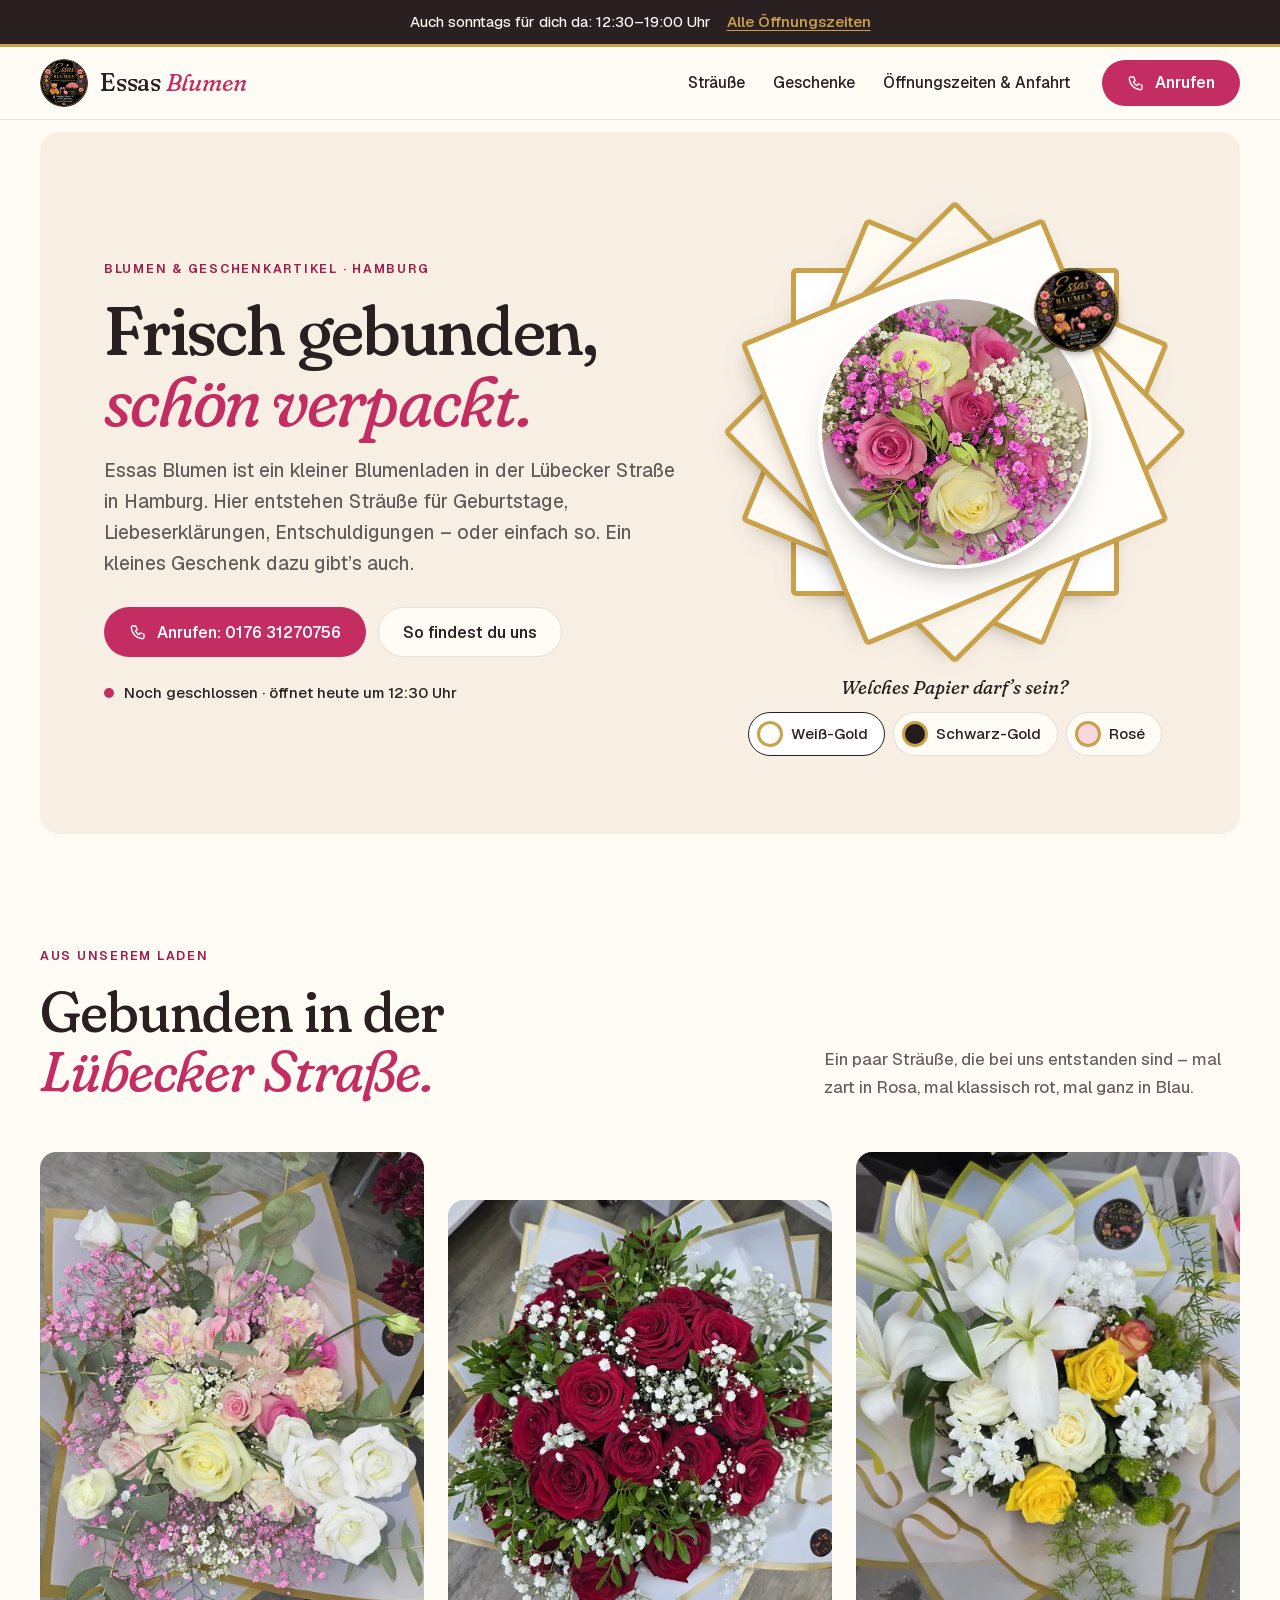
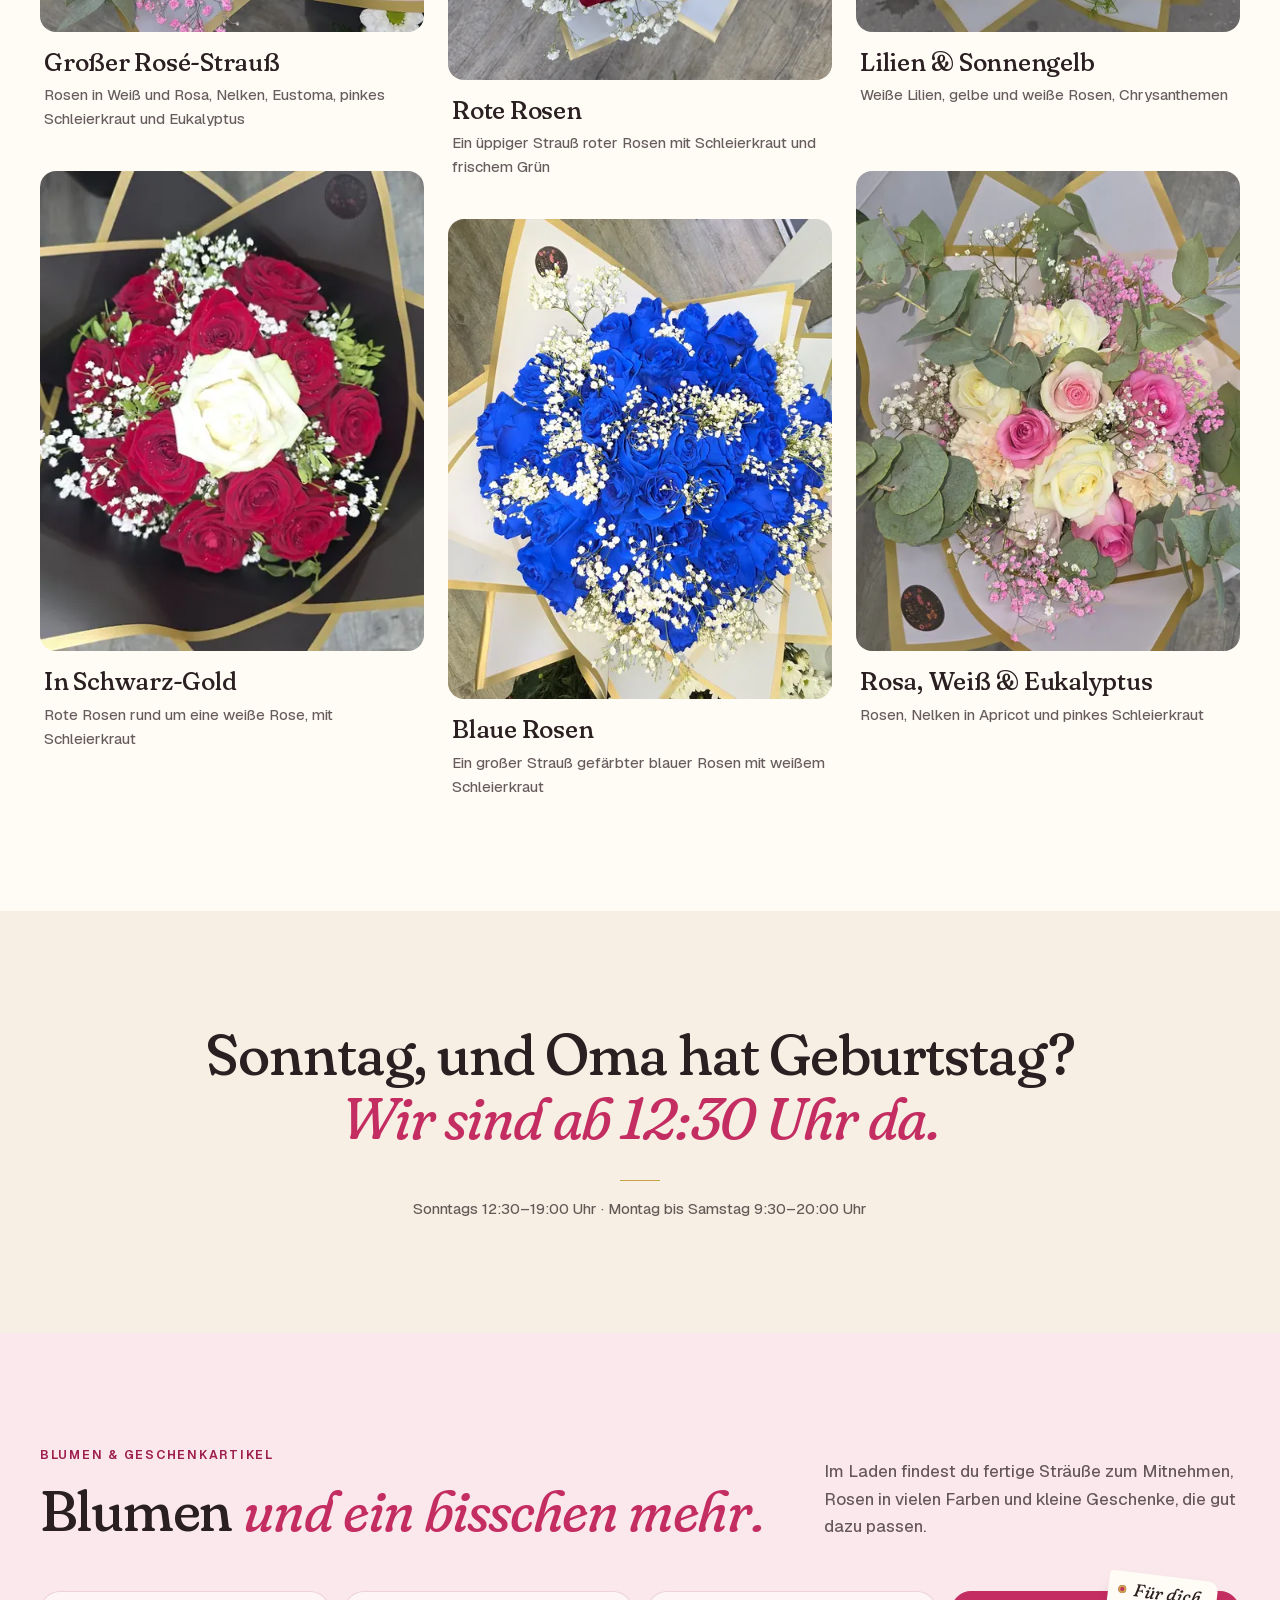
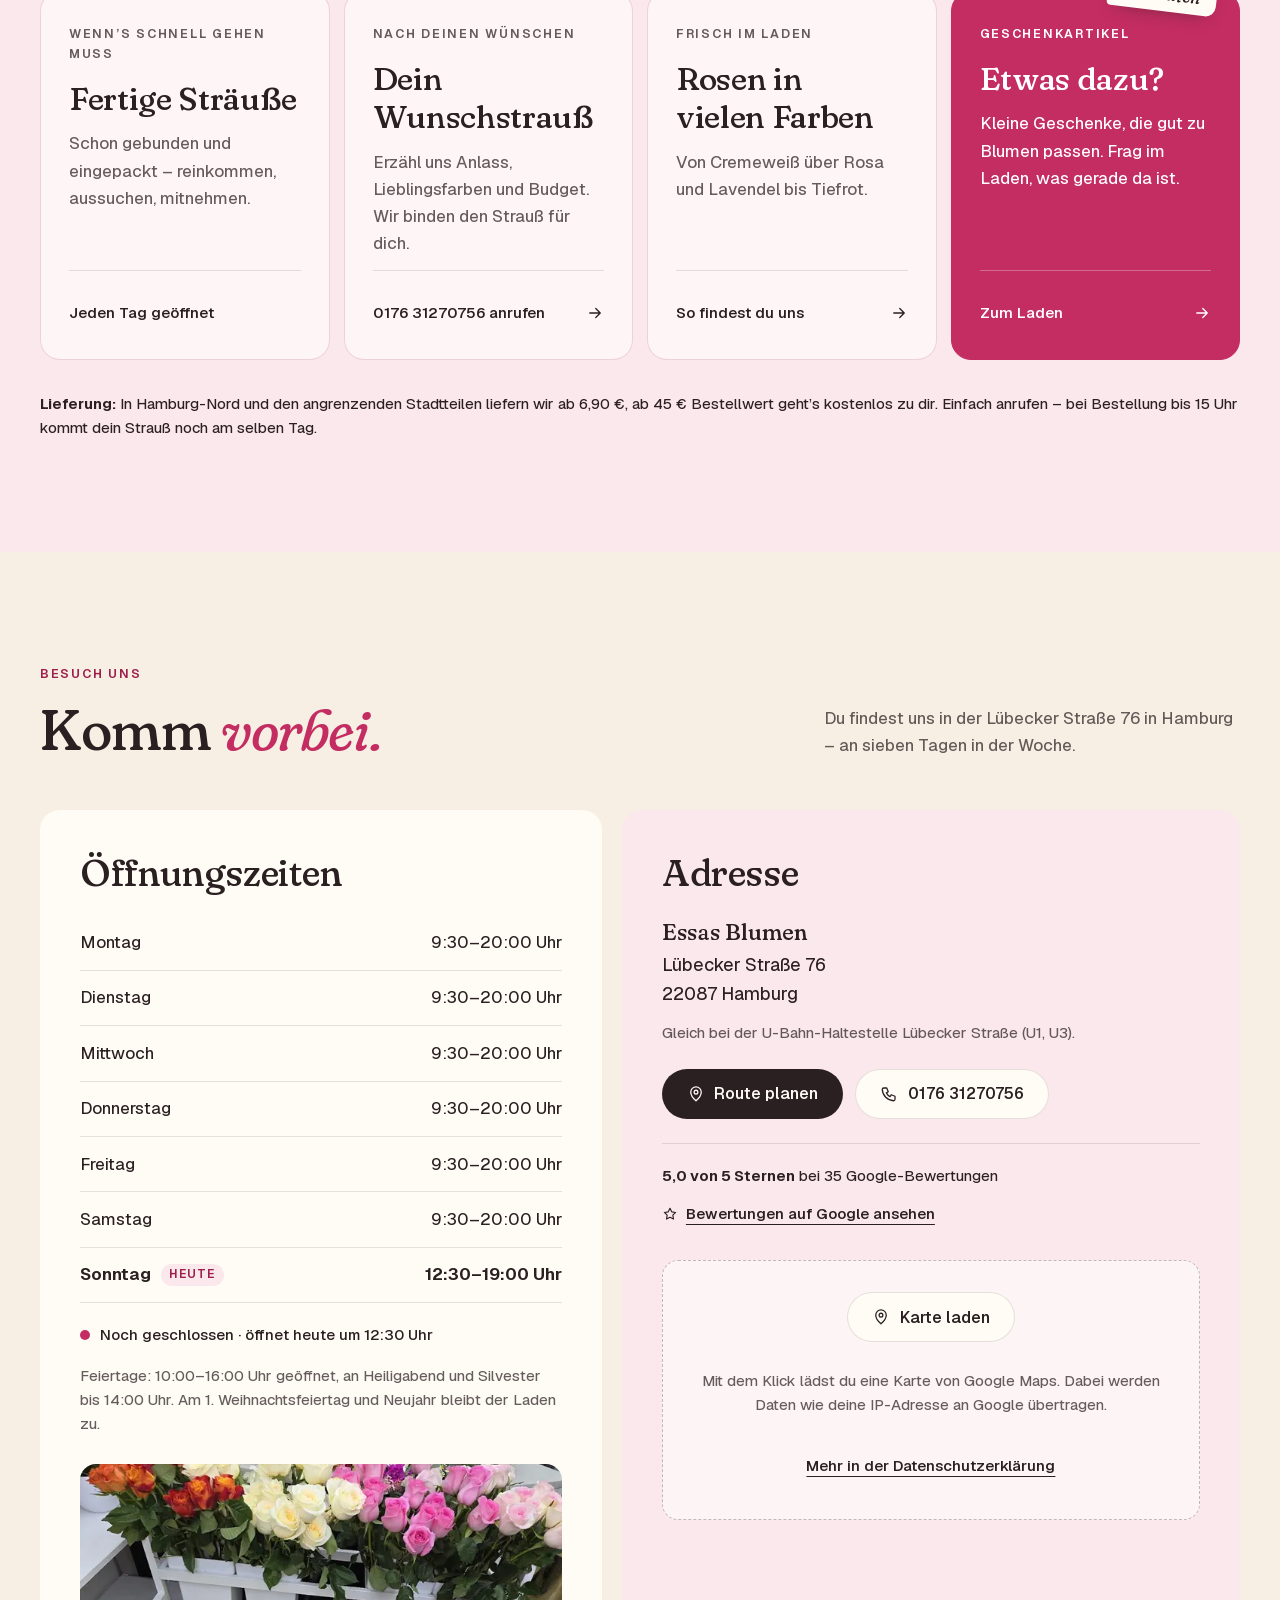
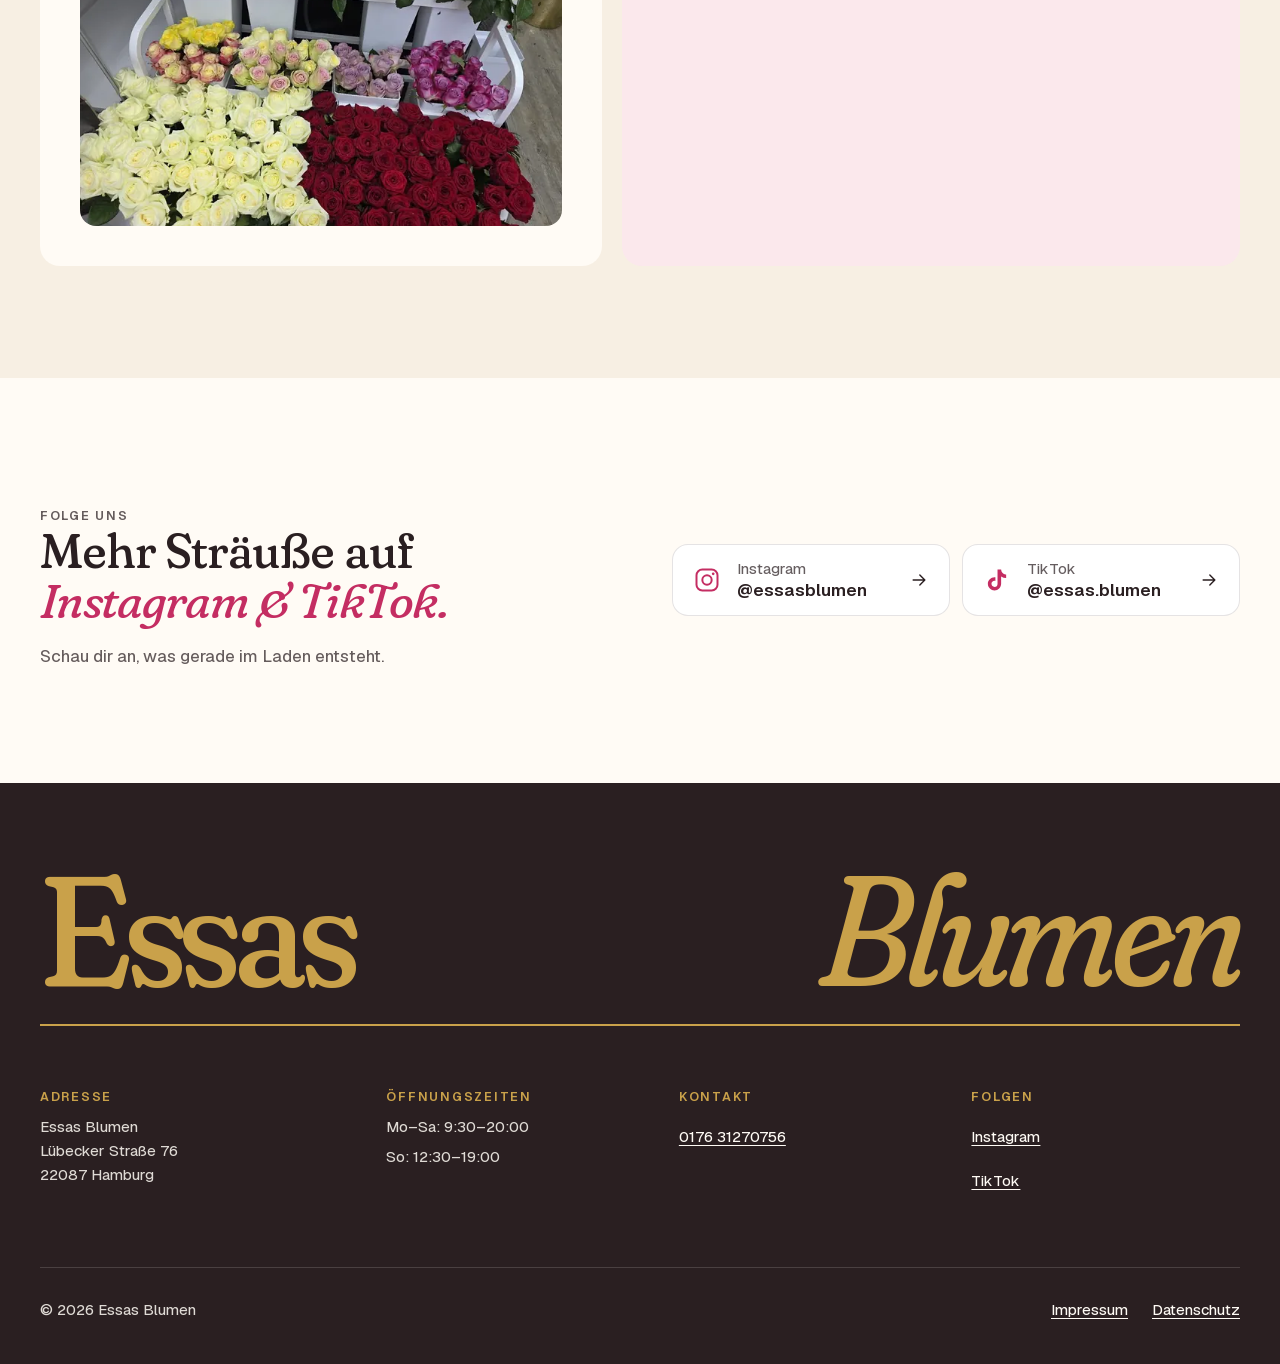
==== commit c14ae0c9: "Add files via upload" ====
--- a/index.html
+++ b/index.html
@@ -257,7 +257,7 @@
           </li>
         </ul>
 
-        <p class="liefer-hinweis"><strong>Lieferung:</strong> <span class="platzhalter">[LIEFERGEBIET UND KOSTEN EINFÜGEN]</span></p>
+        <p class="liefer-hinweis"><strong>Lieferung:</strong> In Hamburg-Nord und den angrenzenden Stadtteilen liefern wir ab 6,90 €, ab 45 € Bestellwert geht’s kostenlos zu dir. Einfach anrufen – bei Bestellung bis 15 Uhr kommt dein Strauß noch am selben Tag.</p>
       </div>
     </section>
 
@@ -290,7 +290,7 @@
               </tbody>
             </table>
             <p class="status" data-status>Mo–Sa 9:30–20:00 · So 12:30–19:00 Uhr</p>
-            <p class="feiertage">Feiertage: <span class="platzhalter">[ÖFFNUNGSZEITEN AN FEIERTAGEN EINFÜGEN]</span></p>
+            <p class="feiertage">Feiertage: 10:00–16:00 Uhr geöffnet, an Heiligabend und Silvester bis 14:00 Uhr. Am 1. Weihnachtsfeiertag und Neujahr bleibt der Laden zu.</p>
             <figure class="laden-foto">
               <img src="assets/img/laden-rosen-1200.webp" srcset="assets/img/laden-rosen-640.webp 640w, assets/img/laden-rosen-900.webp 900w, assets/img/laden-rosen-1200.webp 1200w" sizes="(min-width: 1400px) 560px, (min-width: 960px) 42vw, 92vw" width="1200" height="969" alt="Rosen im Laden von Essas Blumen: Eimer mit orangen, weißen, rosa, gelben, lavendelfarbenen, pinken und roten Rosen" loading="lazy" decoding="async">
             </figure>
